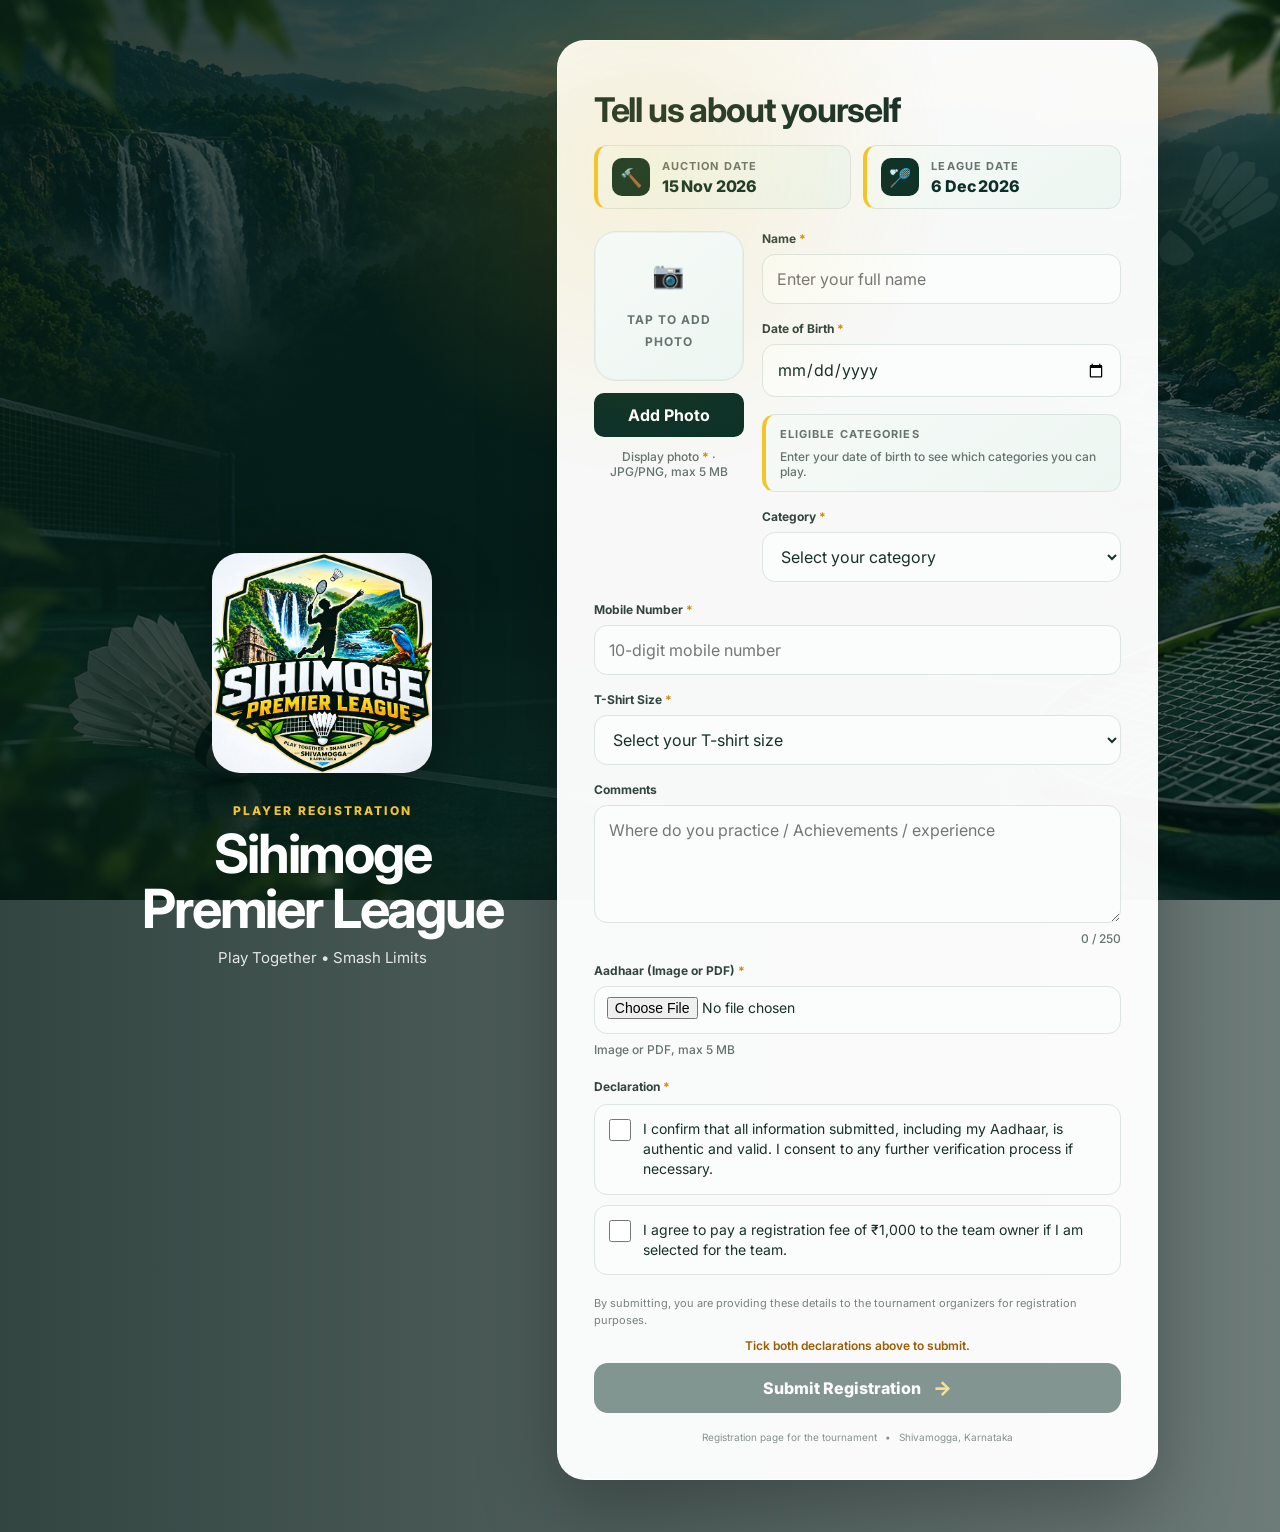
==== index.html @ e4aa54ed "Add tournament age and created date" ====
<!doctype html>
<html lang="en">
<head>
  <meta charset="utf-8">
  <meta name="viewport" content="width=device-width, initial-scale=1">
  <meta name="theme-color" content="#0b3028">
  <title>Player Registration | Sihimoge Premier League</title>
  <link rel="preconnect" href="https://fonts.googleapis.com">
  <link rel="preconnect" href="https://fonts.gstatic.com" crossorigin>
  <link href="https://fonts.googleapis.com/css2?family=Inter:wght@400;500;600;700;800&display=swap" rel="stylesheet">
  <link rel="stylesheet" href="styles.css">
</head>
<body>
  <main class="page">
    <section class="brand">
      <img src="assets/spl-logo.jpg" alt="Sihimoge Premier League logo" class="logo">
      <div>
        <p class="eyebrow">PLAYER REGISTRATION</p>
        <h1>Sihimoge Premier League</h1>
        <p class="sub">Play Together • Smash Limits</p>
      </div>
    </section> 

    <section class="card" aria-labelledby="form-title">
      <div class="card-head">
        <h2 id="form-title">Tell us about yourself</h2>
      </div>

      <dl class="event-dates" aria-label="Key tournament dates">
        <div class="event-date">
          <span class="event-date-icon" aria-hidden="true">🔨</span>
          <div>
            <dt>Auction Date</dt>
            <dd><time datetime="2026-11-15">15 Nov 2026</time></dd>
          </div>
        </div>
        <div class="event-date">
          <span class="event-date-icon" aria-hidden="true">🏸</span>
          <div>
            <dt>League Date</dt>
            <dd><time datetime="2026-12-06">6 Dec 2026</time></dd>
          </div>
        </div>
      </dl>

      <div id="status" class="status" role="status" aria-live="polite" hidden></div>

      <form id="registrationForm" method="POST"
            action="https://script.google.com/macros/s/AKfycby7W8j5VuFxJ-1S4814vBP9s65AyONODNRva1mzcVHi5dzfuBvVYABSt_8NNvi2Jbf_Sw/exec" novalidate>
        <div class="profile-row">
          <div class="photo-panel">
            <div class="photo-box" id="photoBox" role="button" tabindex="0" aria-label="Choose or adjust display photo">
              <img id="photoPreview" alt="Profile preview">
              <div class="photo-placeholder"><span class="photo-placeholder-icon" aria-hidden="true">📷</span>Tap to add photo</div>
              <div class="photo-toolbar" id="photoToolbar">
                <button type="button" class="photo-tool photo-tool-crop" id="cropPhotoBtn" aria-label="Adjust photo" title="Adjust photo" disabled>
                  ✏️
                </button>
                <button type="button" class="photo-tool photo-tool-remove" id="removePhotoBtn" aria-label="Remove photo" title="Remove photo">
                  🗑
                </button>
              </div>
            </div>
            <div class="photo-actions">
              <button type="button" class="upload-button" id="addPhotoBtn" aria-haspopup="dialog">
                <span id="photoButtonLabel">Add Photo</span>
              </button>
              <input id="photoInput" type="file" accept="image/*" hidden>
              <input id="cameraInput" type="file" accept="image/*" capture="user" hidden>
            </div>
            <p class="field-hint photo-hint">Display photo <b>*</b> · JPG/PNG, max 5 MB</p>
            <p class="field-error" id="photoError" role="alert" hidden></p>
          </div>

          <div class="grid" style="flex: 1; width: 100%;">
            <label class="field field-full">
              <span>Name <b>*</b></span>
              <input name="name" type="text" autocomplete="name" maxlength="50" placeholder="Enter your full name" required>
            </label>

            <label class="field field-full">
              <span>Date of Birth <b>*</b></span>
              <input name="dob" id="dobInput" type="date" required aria-describedby="dobError">
              <span class="field-error" id="dobError" role="alert" hidden></span>
            </label>

            <div class="eligibility field-full" id="eligibilityInfo" aria-live="polite">
              <p class="eligibility-title">Eligible categories</p>
              <ul class="eligibility-list" id="eligibilityList" hidden></ul>
              <p class="field-hint" id="eligibilityNote">Enter your date of birth to see which categories you can play.</p>
            </div>

            <label class="field field-full">
              <span>Category <b>*</b></span>
              <select name="category" required aria-describedby="eligibilityInfo">
                <option value="">Select your category</option>
                <option>G/N Doubles</option>
                <option>30+ Men's Doubles</option>
                <option>40+ Men's Doubles</option>
                <option>50+ &amp; 35+ Jumble Doubles</option>
              </select>
            </label>
          </div>
        </div>

        <div class="grid">
          <label class="field field-full">
            <span>Mobile Number <b>*</b></span>
            <input name="mobile" id="mobileInput" type="tel" inputmode="numeric"
                   pattern="[0-9]{10}" minlength="10" maxlength="10" autocomplete="tel-national"
                   placeholder="10-digit mobile number" required aria-describedby="mobileError">
            <span class="field-error" id="mobileError" role="alert" hidden></span>
          </label>

          <label class="field field-full">
            <span>T-Shirt Size <b>*</b></span>
            <select name="tshirtSize" required>
              <option value="">Select your T-shirt size</option>
              <option>S</option>
              <option>M</option>
              <option>L</option>
              <option>XL</option>
              <option>XXL</option>
            </select>
          </label>

          <label class="field field-full">
            <span>Comments </span>
            <textarea name="comment" id="commentInput" rows="4" maxlength="250" placeholder="Where do you practice / Achievements / experience" aria-describedby="commentCount"></textarea>
            <span class="field-hint char-count" id="commentCount">0 / 250</span>
          </label>

          <label class="field field-full">
            <span>Aadhaar (Image or PDF) <b>*</b></span>
            <input name="document" id="documentInput" type="file" accept="image/*,.pdf" required aria-describedby="documentHint documentError">
            <span class="field-hint" id="documentHint">Image or PDF, max 5 MB</span>
            <span class="field-error" id="documentError" role="alert" hidden></span>
          </label>
        </div>

        <fieldset class="consents">
          <legend>Declaration <b>*</b></legend>
          <label class="consent">
            <input type="checkbox" id="aadhaarConsent" aria-required="true">
            <span>I confirm that all information submitted, including my Aadhaar, is authentic and valid. I consent to any further verification process if necessary.</span>
          </label>
          <label class="consent">
            <input type="checkbox" id="feeConsent" aria-required="true">
            <span>I agree to pay a registration fee of ₹1,000 to the team owner if I am selected for the team.</span>
          </label>
        </fieldset>

        <p class="note">By submitting, you are providing these details to the tournament organizers for registration purposes.</p>
        <p class="submit-hint" id="submitHint">Tick both declarations above to submit.</p>
        <div id="submitProgress" class="submit-progress" role="status" aria-live="polite" hidden>
          <span class="spinner" aria-hidden="true"></span>
          <span id="submitProgressText"></span>
        </div>
        <button class="submit" type="submit" disabled aria-describedby="submitHint">
          <span>Submit Registration</span>
          <span class="arrow">→</span>
        </button>
      </form>

      <div class="crop-modal photo-source-modal hidden" id="photoSourceModal" aria-modal="true" role="dialog" aria-labelledby="photoSourceTitle">
        <div class="photo-source-dialog">
          <div class="crop-header">
            <h3 id="photoSourceTitle">Add display photo</h3>
            <button type="button" class="close-crop" id="closePhotoSourceBtn" aria-label="Close">×</button>
          </div>
          <div class="photo-source-options">
            <button type="button" class="photo-source-option" id="takePhotoBtn">
              <span class="photo-source-icon" aria-hidden="true">📸</span> Take Photo
            </button>
            <button type="button" class="photo-source-option" id="choosePhotoBtn">
              <span class="photo-source-icon" aria-hidden="true">🖼️</span> Choose from Gallery
            </button>
          </div>
        </div>
      </div>

      <div class="crop-modal hidden" id="cameraModal" aria-modal="true" role="dialog" aria-labelledby="cameraTitle">
        <div class="crop-dialog">
          <div class="crop-header">
            <h3 id="cameraTitle">Take photo</h3>
            <button type="button" class="close-crop" id="closeCameraBtn" aria-label="Close camera">×</button>
          </div>

          <div class="camera-stage">
            <video id="cameraVideo" autoplay playsinline muted></video>
            <div class="camera-guide" aria-hidden="true"></div>
            <p class="camera-status" id="cameraStatus" role="status" aria-live="polite"></p>
          </div>

          <p class="crop-hint">Centre your face in the frame and look at the camera</p>

          <div class="camera-controls">
            <button type="button" class="secondary-button" id="cancelCameraBtn">Cancel</button>
            <button type="button" class="shutter-button" id="captureBtn" aria-label="Capture photo" disabled></button>
            <button type="button" class="secondary-button" id="switchCameraBtn" aria-label="Switch camera">⟲ Flip</button>
          </div>
        </div>
      </div>

      <div class="crop-modal hidden" id="cropModal" aria-modal="true" role="dialog" aria-labelledby="cropTitle">
        <div class="crop-dialog">
          <div class="crop-header">
            <h3 id="cropTitle">Adjust photo</h3>
            <button type="button" class="close-crop" id="closeCropBtn" aria-label="Cancel and close">×</button>
          </div>

          <div class="crop-stage" id="cropStage" tabindex="0" aria-label="Photo position. Use arrow keys to move, plus and minus to zoom.">
            <img id="cropImage" alt="" draggable="false">
            <div class="crop-frame" id="cropFrame" aria-hidden="true"></div>
          </div>

          <p class="crop-hint">Drag to move · Pinch or use the slider to zoom</p>

          <div class="crop-controls">
            <div class="zoom-row">
              <button type="button" class="crop-icon-btn" id="zoomOutBtn" aria-label="Zoom out">−</button>
              <input id="zoomRange" type="range" min="1" max="5" step="0.01" value="1" aria-label="Zoom">
              <button type="button" class="crop-icon-btn" id="zoomInBtn" aria-label="Zoom in">+</button>
            </div>
            <div class="crop-tools">
              <button type="button" class="secondary-button" id="rotateBtn">⟳ Rotate</button>
              <button type="button" class="secondary-button" id="resetCropBtn">Reset</button>
            </div>
            <div class="crop-actions">
              <button type="button" class="secondary-button" id="cancelCropBtn">Cancel</button>
              <button type="button" class="primary-button" id="applyCropBtn">Use this photo</button>
            </div>
          </div>
        </div>
      </div>

      <div class="footer-note">
        <span>Registration page for the tournament</span>
        <span>•</span>
        <span>Shivamogga, Karnataka</span>
      </div>
    </section>
  </main>

  <script>
    const MAX_FILE_BYTES = 5 * 1024 * 1024;
    const MAX_FILE_MB = MAX_FILE_BYTES / (1024 * 1024);
    // Camera shots are only cropped locally (to at most CROP_OUTPUT_MAX px) before
    // upload, so full-resolution phone photos above 5 MB are accepted here.
    const MAX_CAMERA_BYTES = 25 * 1024 * 1024;
    const MIN_AGE_YEARS = 14;
    const MAX_AGE_YEARS = 70;
    const CROP_OUTPUT_MAX = 800;
    const MAX_ZOOM = 5;
    const DAY_MS = 24 * 60 * 60 * 1000;
    // The league is on 6 Dec 2026. Category eligibility uses the player's age on
    // 5 Jun 2027, which gives every age category a 6-month relaxation.
    // Keep in sync with TOURNAMENT_AGE_CUTOFF in apps-script/Code.gs.
    const TOURNAMENT_AGE_CUTOFF = new Date(2027, 5, 5);
    const TOURNAMENT_AGE_CUTOFF_LABEL = "5 Jun 2027";
    // Minimum tournament age per category; values must match the Category options.
    const CATEGORY_MIN_AGES = {
      "G/N Doubles": 0,
      "30+ Men's Doubles": 30,
      "40+ Men's Doubles": 40,
      "50+ & 35+ Jumble Doubles": 35
    };

    const form = document.getElementById("registrationForm");
    const statusBox = document.getElementById("status");
    const submitButton = form.querySelector(".submit");
    const submitProgress = document.getElementById("submitProgress");
    const submitProgressText = document.getElementById("submitProgressText");
    const photoInput = document.getElementById("photoInput");
    const cameraInput = document.getElementById("cameraInput");
    const takePhotoBtn = document.getElementById("takePhotoBtn");
    const addPhotoBtn = document.getElementById("addPhotoBtn");
    const choosePhotoBtn = document.getElementById("choosePhotoBtn");
    const photoSourceModal = document.getElementById("photoSourceModal");
    const closePhotoSourceBtn = document.getElementById("closePhotoSourceBtn");
    const cameraModal = document.getElementById("cameraModal");
    const cameraVideo = document.getElementById("cameraVideo");
    const cameraStatus = document.getElementById("cameraStatus");
    const captureBtn = document.getElementById("captureBtn");
    const cancelCameraBtn = document.getElementById("cancelCameraBtn");
    const closeCameraBtn = document.getElementById("closeCameraBtn");
    const switchCameraBtn = document.getElementById("switchCameraBtn");
    const photoBox = document.getElementById("photoBox");
    const photoPreview = document.getElementById("photoPreview");
    const photoButtonLabel = document.getElementById("photoButtonLabel");
    const photoError = document.getElementById("photoError");
    const cropPhotoBtn = document.getElementById("cropPhotoBtn");
    const removePhotoBtn = document.getElementById("removePhotoBtn");
    const dobInput = document.getElementById("dobInput");
    const dobError = document.getElementById("dobError");
    const eligibilityList = document.getElementById("eligibilityList");
    const eligibilityNote = document.getElementById("eligibilityNote");
    const mobileInput = document.getElementById("mobileInput");
    const mobileError = document.getElementById("mobileError");
    const documentInput = document.getElementById("documentInput");
    const documentError = document.getElementById("documentError");
    const cropModal = document.getElementById("cropModal");
    const cropStage = document.getElementById("cropStage");
    const cropImage = document.getElementById("cropImage");
    const cropFrame = document.getElementById("cropFrame");
    const zoomRange = document.getElementById("zoomRange");
    const zoomInBtn = document.getElementById("zoomInBtn");
    const zoomOutBtn = document.getElementById("zoomOutBtn");
    const rotateBtn = document.getElementById("rotateBtn");
    const resetCropBtn = document.getElementById("resetCropBtn");
    const applyCropBtn = document.getElementById("applyCropBtn");
    const cancelCropBtn = document.getElementById("cancelCropBtn");
    const closeCropBtn = document.getElementById("closeCropBtn");
    const consentInputs = [
      document.getElementById("aadhaarConsent"),
      document.getElementById("feeConsent")
    ];
    const submitHint = document.getElementById("submitHint");

    const params = new URLSearchParams(window.location.search);
    const result = params.get("status");
    let photoDataUrl = "";
    let isSubmitting = false;

    const SUPPORT_CONTACTS = ["9740603178", "9900550930"];

    function showStatus(type, message) {
      statusBox.hidden = false;
      statusBox.className = "status " + type;
      statusBox.textContent = message;
      window.scrollTo({ top: 0, behavior: "smooth" });
    }

    // Built with DOM nodes, not innerHTML, because detail may come from the server.
    function showRegistrationError(detail) {
      showStatus("error", "");

      const title = document.createElement("strong");
      title.className = "status-title";
      title.textContent = "Registration not completed";

      const body = document.createElement("p");
      body.textContent = "We were unable to complete your registration. " +
        (detail || "Please review your details and try again.");

      const support = document.createElement("p");
      support.className = "status-support";
      support.append("If the issue persists, please contact the organisers: ");
      SUPPORT_CONTACTS.forEach((number, index) => {
        if (index) support.append(" or ");
        const link = document.createElement("a");
        link.href = "tel:+91" + number;
        link.textContent = number.slice(0, 5) + " " + number.slice(5);
        link.setAttribute("aria-label", "Call " + number.split("").join(" "));
        support.append(link);
      });
      support.append(".");

      statusBox.append(title, body, support);
    }

    function setFieldError(element, message) {
      element.textContent = message || "";
      element.hidden = !message;
    }

    function validateMobile() {
      const message = /^[0-9]{10}$/.test(mobileInput.value)
        ? "" : "Please enter exactly 10 digits for your mobile number.";
      mobileInput.setCustomValidity(message);
      setFieldError(mobileError, message);
      return !message;
    }

    mobileInput.addEventListener("input", validateMobile);
    mobileInput.addEventListener("blur", validateMobile);

    const commentInput = document.getElementById("commentInput");
    const commentCount = document.getElementById("commentCount");

    function updateCommentCount() {
      commentCount.textContent = commentInput.value.length + " / " + commentInput.maxLength;
    }

    commentInput.addEventListener("input", updateCommentCount);

    function formatFileSize(bytes) {
      return (bytes / (1024 * 1024)).toFixed(1) + " MB";
    }

    function fileTooLargeMessage(label, file) {
      return label + " must be " + MAX_FILE_MB + " MB or smaller. The selected file is " + formatFileSize(file.size) + ".";
    }

    function readFileAsDataUrl(file) {
      return new Promise((resolve, reject) => {
        const reader = new FileReader();
        reader.onload = () => resolve(String(reader.result || ""));
        reader.onerror = () => reject(new Error("Failed to read file"));
        reader.readAsDataURL(file);
      });
    }

    // Phone photos of ID cards are often 2–3 MB; a 2000 px JPEG stays readable
    // at a fraction of the size, which makes the upload much faster on mobile
    // data. PDFs and images the browser cannot decode are sent unchanged.
    const DOCUMENT_MAX_SIDE = 2000;
    const DOCUMENT_JPEG_QUALITY = 0.85;
    const DOCUMENT_COMPRESS_MIN_BYTES = 400 * 1024;

    async function prepareDocumentDataUrl(file) {
      if (!/^image\//.test(file.type) || file.type === "image/gif" || file.size < DOCUMENT_COMPRESS_MIN_BYTES) {
        return readFileAsDataUrl(file);
      }
      let image;
      try {
        image = await loadImageFromFile(file);
        const scale = Math.min(1, DOCUMENT_MAX_SIDE / Math.max(image.naturalWidth, image.naturalHeight));
        const canvas = document.createElement("canvas");
        canvas.width = Math.max(1, Math.round(image.naturalWidth * scale));
        canvas.height = Math.max(1, Math.round(image.naturalHeight * scale));
        const ctx = canvas.getContext("2d");
        ctx.fillStyle = "#ffffff";
        ctx.fillRect(0, 0, canvas.width, canvas.height);
        ctx.imageSmoothingQuality = "high";
        ctx.drawImage(image, 0, 0, canvas.width, canvas.height);
        const blob = await new Promise((resolve) => canvas.toBlob(resolve, "image/jpeg", DOCUMENT_JPEG_QUALITY));
        return readFileAsDataUrl(blob && blob.size < file.size ? blob : file);
      } catch (error) {
        console.warn("Could not compress document image, sending original:", error);
        return readFileAsDataUrl(file);
      } finally {
        if (image) URL.revokeObjectURL(image.src);
      }
    }

    /* ---------- Date of birth & age ---------- */

    function startOfToday() {
      const now = new Date();
      return new Date(now.getFullYear(), now.getMonth(), now.getDate());
    }

    function toIsoDate(date) {
      const pad = (n) => String(n).padStart(2, "0");
      return date.getFullYear() + "-" + pad(date.getMonth() + 1) + "-" + pad(date.getDate());
    }

    function parseIsoDate(value) {
      const match = /^(\d{4})-(\d{2})-(\d{2})$/.exec(value || "");
      if (!match) return null;
      const y = Number(match[1]);
      const m = Number(match[2]) - 1;
      const d = Number(match[3]);
      const date = new Date(y, m, d);
      if (date.getFullYear() !== y || date.getMonth() !== m || date.getDate() !== d) return null;
      return date;
    }

    // Same month/day in another year; Feb 29 falls back to Feb 28 in non-leap years.
    function sameDayInYear(date, year) {
      const month = date.getMonth();
      const lastDay = new Date(year, month + 1, 0).getDate();
      return new Date(year, month, Math.min(date.getDate(), lastDay));
    }

    function getDobBounds() {
      const today = startOfToday();
      return {
        min: sameDayInYear(today, today.getFullYear() - MAX_AGE_YEARS),
        max: sameDayInYear(today, today.getFullYear() - MIN_AGE_YEARS),
        today
      };
    }

    function calculateAge(dob, today) {
      let years = today.getFullYear() - dob.getFullYear();
      let lastBirthday = sameDayInYear(dob, today.getFullYear());
      if (lastBirthday > today) {
        years -= 1;
        lastBirthday = sameDayInYear(dob, today.getFullYear() - 1);
      }
      // Rounding absorbs the 23/25-hour days around DST changes.
      const days = Math.round((today - lastBirthday) / DAY_MS);
      return { years, days };
    }

    function formatAge(age) {
      return age.years + (age.years === 1 ? " year, " : " years, ") +
             age.days + (age.days === 1 ? " day" : " days");
    }

    // Pass null to show the prompt shown before a valid DOB is entered.
    function renderEligibility(tournamentAge) {
      eligibilityList.replaceChildren();
      if (!tournamentAge) {
        eligibilityList.hidden = true;
        eligibilityNote.textContent = "Enter your date of birth to see which categories you can play.";
        return;
      }

      Array.from(form.elements.category.options).forEach((option) => {
        const minAge = CATEGORY_MIN_AGES[option.value];
        if (minAge === undefined || tournamentAge.years < minAge) return;
        const item = document.createElement("li");
        item.textContent = option.value;
        eligibilityList.append(item);
      });
      eligibilityList.hidden = false;
      eligibilityNote.textContent = "Based on your age on " + TOURNAMENT_AGE_CUTOFF_LABEL +
        " (includes a 6-month age relaxation for all categories).";
    }

    function applyDobBounds() {
      const bounds = getDobBounds();
      dobInput.min = toIsoDate(bounds.min);
      dobInput.max = toIsoDate(bounds.max);
    }

    // Returns the age string, or "" when the DOB is empty/invalid.
    function updateAgeFromDob(showErrors) {
      applyDobBounds();
      const value = dobInput.value;
      const dob = parseIsoDate(value);
      const bounds = getDobBounds();
      let message = "";

      if (!value) {
        message = "";
      } else if (!dob) {
        message = "Please enter a valid date of birth.";
      } else if (dob > bounds.today) {
        message = "Date of birth cannot be in the future.";
      } else if (dob > bounds.max) {
        message = "You must be at least " + MIN_AGE_YEARS + " years old to register.";
      } else if (dob < bounds.min) {
        message = "Date of birth cannot be more than " + MAX_AGE_YEARS + " years ago.";
      }

      dobInput.setCustomValidity(message);
      if (showErrors || !message) setFieldError(dobError, message);

      if (!dob || message) {
        renderEligibility(null);
        return "";
      }
      renderEligibility(calculateAge(dob, TOURNAMENT_AGE_CUTOFF));
      return formatAge(calculateAge(dob, bounds.today));
    }

    // Native pickers open on today (or the min date) when empty, which is
    // outside the allowed range; start on the youngest allowed DOB instead.
    function presetDobIfEmpty() {
      if (dobInput.value) return;
      applyDobBounds();
      dobInput.value = dobInput.max;
      updateAgeFromDob(false);
    }

    applyDobBounds();
    dobInput.addEventListener("focus", presetDobIfEmpty);
    dobInput.addEventListener("pointerdown", presetDobIfEmpty);
    dobInput.addEventListener("input", () => updateAgeFromDob(false));
    dobInput.addEventListener("change", () => updateAgeFromDob(true));
    dobInput.addEventListener("blur", () => updateAgeFromDob(true));
    // Browsers can restore the DOB on reload / back navigation without input events.
    window.addEventListener("pageshow", () => { if (dobInput.value) updateAgeFromDob(false); });

    /* ---------- Document ---------- */

    documentInput.addEventListener("change", () => {
      const file = documentInput.files && documentInput.files[0];
      if (file && file.size > MAX_FILE_BYTES) {
        setFieldError(documentError, fileTooLargeMessage("Document", file));
        documentInput.value = "";
        return;
      }
      setFieldError(documentError, "");
    });

    /* ---------- Display photo ---------- */

    function setCropSource(image) {
      if (cropper.source) URL.revokeObjectURL(cropper.source.src);
      cropper.source = image;
      cropper.saved = image ? defaultCropState() : null;
    }

    function setPhotoPreview(dataUrl) {
      photoDataUrl = dataUrl;
      photoPreview.src = dataUrl;
      photoBox.classList.add("has-preview");
      cropPhotoBtn.disabled = false;
      photoButtonLabel.textContent = "Change Photo";
      setFieldError(photoError, "");
    }

    function clearPhotoPreview() {
      photoDataUrl = "";
      setCropSource(null);
      photoPreview.removeAttribute("src");
      photoBox.classList.remove("has-preview");
      photoInput.value = "";
      cropPhotoBtn.disabled = true;
      photoButtonLabel.textContent = "Add Photo";
    }

    function loadImageFromFile(file) {
      return new Promise((resolve, reject) => {
        const url = URL.createObjectURL(file);
        const image = new Image();
        // The URL stays alive while the photo is in use; see setCropSource().
        image.onload = () => resolve(image);
        image.onerror = () => {
          URL.revokeObjectURL(url);
          reject(new Error("Unsupported image"));
        };
        image.src = url;
      });
    }

    async function handlePhotoFile(file, maxBytes) {
      if (file.size > maxBytes) {
        setFieldError(photoError, fileTooLargeMessage("Display photo", file));
        return;
      }

      let image;
      try {
        image = await loadImageFromFile(file);
      } catch (error) {
        setFieldError(photoError, "This photo format is not supported. Please choose a JPG or PNG photo.");
        return;
      }

      setCropSource(image);
      setPhotoPreview(renderCrop(cropper.saved));
      openCropDialog();
    }

    photoInput.addEventListener("change", () => {
      const file = photoInput.files && photoInput.files[0];
      // Clear the value so choosing the same file again still fires "change".
      photoInput.value = "";
      if (file) handlePhotoFile(file, MAX_FILE_BYTES);
    });

    cameraInput.addEventListener("change", () => {
      const file = cameraInput.files && cameraInput.files[0];
      cameraInput.value = "";
      if (file) handlePhotoFile(file, MAX_CAMERA_BYTES);
    });

    /* ---------- Camera ----------
       Phones open their native camera through a capture input, which gives
       the best quality and a familiar UI. Other devices get a live preview
       via getUserMedia, falling back to the capture input when unavailable. */

    const camera = { stream: null, facingMode: "user", token: 0, returnFocus: null };

    function canUseLiveCamera() {
      return window.isSecureContext && !!(navigator.mediaDevices && navigator.mediaDevices.getUserMedia);
    }

    function prefersNativeCamera() {
      return window.matchMedia("(pointer: coarse)").matches;
    }

    function setCameraStatus(message) {
      cameraStatus.textContent = message;
    }

    function stopCameraStream() {
      if (camera.stream) camera.stream.getTracks().forEach((track) => track.stop());
      camera.stream = null;
      cameraVideo.srcObject = null;
    }

    function cameraErrorMessage(error) {
      const name = error && error.name;
      if (name === "NotAllowedError" || name === "SecurityError") {
        return "Camera access was blocked. Allow camera permission in your browser, or choose a photo from your gallery instead.";
      }
      if (name === "NotFoundError" || name === "OverconstrainedError" || name === "DevicesNotFoundError") {
        return "No camera was found on this device. Please choose a photo from your gallery instead.";
      }
      if (name === "NotReadableError") {
        return "The camera is being used by another app. Close it and try again.";
      }
      return "Could not start the camera. Please choose a photo from your gallery instead.";
    }

    async function startCamera() {
      const token = ++camera.token;
      stopCameraStream();
      captureBtn.disabled = true;
      setCameraStatus("Starting camera…");
      try {
        const stream = await navigator.mediaDevices.getUserMedia({
          video: { facingMode: camera.facingMode, width: { ideal: 1280 }, height: { ideal: 1280 } },
          audio: false
        });
        // The dialog was closed or the camera switched while waiting for permission.
        if (token !== camera.token) {
          stream.getTracks().forEach((track) => track.stop());
          return;
        }
        camera.stream = stream;
        cameraVideo.srcObject = stream;
        cameraVideo.classList.toggle("is-mirrored", camera.facingMode === "user");
        await cameraVideo.play().catch(() => {});
        setCameraStatus("");
        captureBtn.disabled = false;
        captureBtn.focus({ preventScroll: true });

        const devices = await navigator.mediaDevices.enumerateDevices().catch(() => []);
        const hasMultiple = devices.filter((device) => device.kind === "videoinput").length > 1;
        switchCameraBtn.style.visibility = hasMultiple ? "visible" : "hidden";
      } catch (error) {
        if (token !== camera.token) return;
        console.warn("Camera unavailable:", error);
        setCameraStatus(cameraErrorMessage(error));
      }
    }

    function openCameraDialog() {
      camera.returnFocus = document.activeElement;
      switchCameraBtn.style.visibility = "hidden";
      cameraModal.classList.remove("hidden");
      document.body.classList.add("modal-open");
      closeCameraBtn.focus({ preventScroll: true });
      startCamera();
    }

    function closeCameraDialog() {
      if (cameraModal.classList.contains("hidden")) return;
      camera.token++;
      stopCameraStream();
      cameraModal.classList.add("hidden");
      document.body.classList.remove("modal-open");
      if (camera.returnFocus && document.contains(camera.returnFocus)) {
        camera.returnFocus.focus({ preventScroll: true });
      }
    }

    function capturePhoto() {
      const width = cameraVideo.videoWidth;
      const height = cameraVideo.videoHeight;
      if (!camera.stream || !width || !height) return;

      const canvas = document.createElement("canvas");
      canvas.width = width;
      canvas.height = height;
      const ctx = canvas.getContext("2d");
      // Keep the photo matching the mirrored selfie preview the user saw.
      if (cameraVideo.classList.contains("is-mirrored")) {
        ctx.translate(width, 0);
        ctx.scale(-1, 1);
      }
      ctx.drawImage(cameraVideo, 0, 0, width, height);
      captureBtn.disabled = true;
      canvas.toBlob((blob) => {
        closeCameraDialog();
        if (blob) handlePhotoFile(blob, MAX_CAMERA_BYTES);
        else setFieldError(photoError, "Could not capture the photo. Please try again.");
      }, "image/jpeg", 0.92);
    }

    /* ---------- Photo source sheet ---------- */

    const photoSource = { returnFocus: null };

    function openPhotoSourceDialog() {
      setFieldError(photoError, "");
      photoSource.returnFocus = document.activeElement;
      photoSourceModal.classList.remove("hidden");
      document.body.classList.add("modal-open");
      takePhotoBtn.focus({ preventScroll: true });
    }

    function closePhotoSourceDialog() {
      if (photoSourceModal.classList.contains("hidden")) return;
      photoSourceModal.classList.add("hidden");
      document.body.classList.remove("modal-open");
      if (photoSource.returnFocus && document.contains(photoSource.returnFocus)) {
        photoSource.returnFocus.focus({ preventScroll: true });
      }
    }

    addPhotoBtn.addEventListener("click", openPhotoSourceDialog);
    closePhotoSourceBtn.addEventListener("click", closePhotoSourceDialog);

    // File pickers must be opened within the same click (user gesture).
    takePhotoBtn.addEventListener("click", () => {
      closePhotoSourceDialog();
      if (prefersNativeCamera() || !canUseLiveCamera()) cameraInput.click();
      else openCameraDialog();
    });

    choosePhotoBtn.addEventListener("click", () => {
      closePhotoSourceDialog();
      photoInput.click();
    });

    photoSourceModal.addEventListener("click", (event) => {
      if (event.target === photoSourceModal) closePhotoSourceDialog();
    });

    photoSourceModal.addEventListener("keydown", (event) => {
      if (event.key === "Escape") {
        event.preventDefault();
        closePhotoSourceDialog();
      }
    });

    captureBtn.addEventListener("click", capturePhoto);
    cancelCameraBtn.addEventListener("click", closeCameraDialog);
    closeCameraBtn.addEventListener("click", closeCameraDialog);

    switchCameraBtn.addEventListener("click", () => {
      camera.facingMode = camera.facingMode === "user" ? "environment" : "user";
      startCamera();
    });

    cameraModal.addEventListener("keydown", (event) => {
      if (event.key === "Escape") {
        event.preventDefault();
        closeCameraDialog();
      }
    });

    // Release the camera if the user leaves the page with the dialog open.
    window.addEventListener("pagehide", closeCameraDialog);

    photoBox.addEventListener("click", (event) => {
      if (event.target.closest(".photo-toolbar")) return;
      if (cropper.source) openCropDialog();
      else openPhotoSourceDialog();
    });

    photoBox.addEventListener("keydown", (event) => {
      if (event.target !== photoBox) return;
      if (event.key === "Enter" || event.key === " ") {
        event.preventDefault();
        photoBox.click();
      }
    });

    cropPhotoBtn.addEventListener("click", openCropDialog);

    removePhotoBtn.addEventListener("click", () => {
      clearPhotoPreview();
      closeCropDialog();
    });

    /* ---------- Cropper ----------
       The square frame stays fixed in the middle of the stage; the user pans,
       zooms and rotates the photo underneath it. State is stored in
       frame-relative units so it survives resizes and renders at any size:
         zoom     1 = photo just covers the frame
         x, y     offset of the photo centre from the frame centre, in frame widths
         rotation quarter turns clockwise (0-3)                                   */

    const cropper = {
      source: null,
      saved: null,
      state: null,
      frameSize: 0,
      pointers: new Map(),
      returnFocus: null
    };

    function defaultCropState() {
      return { zoom: 1, x: 0, y: 0, rotation: 0 };
    }

    function rotatedSize(state) {
      const w = cropper.source.naturalWidth;
      const h = cropper.source.naturalHeight;
      return state.rotation % 2 ? { w: h, h: w } : { w, h };
    }

    function clampCropState(state) {
      const size = rotatedSize(state);
      const minSide = Math.min(size.w, size.h);
      state.zoom = Math.min(Math.max(state.zoom, 1), MAX_ZOOM);
      const maxX = Math.max(0, (size.w / minSide * state.zoom - 1) / 2);
      const maxY = Math.max(0, (size.h / minSide * state.zoom - 1) / 2);
      state.x = Math.min(Math.max(state.x, -maxX), maxX);
      state.y = Math.min(Math.max(state.y, -maxY), maxY);
      return state;
    }

    function renderCrop(state) {
      const image = cropper.source;
      const size = rotatedSize(state);
      const minSide = Math.min(size.w, size.h);
      // Never upscale beyond the source resolution.
      const out = Math.max(1, Math.min(CROP_OUTPUT_MAX, Math.round(minSide / state.zoom)));
      const scale = (out / minSide) * state.zoom;

      const canvas = document.createElement("canvas");
      canvas.width = out;
      canvas.height = out;
      const ctx = canvas.getContext("2d");
      ctx.fillStyle = "#ffffff";
      ctx.fillRect(0, 0, out, out);
      ctx.imageSmoothingEnabled = true;
      ctx.imageSmoothingQuality = "high";
      ctx.translate(out / 2 + state.x * out, out / 2 + state.y * out);
      ctx.rotate(state.rotation * Math.PI / 2);
      ctx.scale(scale, scale);
      ctx.drawImage(image, -image.naturalWidth / 2, -image.naturalHeight / 2);
      return canvas.toDataURL("image/jpeg", 0.9);
    }

    function layoutCropStage() {
      const rect = cropStage.getBoundingClientRect();
      const gutter = rect.width < 480 ? 24 : 48;
      cropper.frameSize = Math.max(1, Math.min(rect.width, rect.height) - gutter);
      cropFrame.style.width = cropper.frameSize + "px";
      cropFrame.style.height = cropper.frameSize + "px";
      drawCropPreview();
    }

    function drawCropPreview() {
      const state = cropper.state;
      if (!state || !cropper.source) return;
      const size = rotatedSize(state);
      const scale = (cropper.frameSize / Math.min(size.w, size.h)) * state.zoom;
      cropImage.style.transform =
        "translate(-50%, -50%) translate(" + (state.x * cropper.frameSize) + "px, " + (state.y * cropper.frameSize) + "px)" +
        " rotate(" + (state.rotation * 90) + "deg) scale(" + scale + ")";
      zoomRange.value = state.zoom;
      zoomOutBtn.disabled = state.zoom <= 1;
      zoomInBtn.disabled = state.zoom >= MAX_ZOOM;
    }

    // Zoom keeping the given point (frame units from the frame centre) still.
    function zoomCropAt(targetZoom, focusX, focusY) {
      const state = cropper.state;
      const nextZoom = Math.min(Math.max(targetZoom, 1), MAX_ZOOM);
      const ratio = nextZoom / state.zoom;
      state.x = focusX - (focusX - state.x) * ratio;
      state.y = focusY - (focusY - state.y) * ratio;
      state.zoom = nextZoom;
      clampCropState(state);
      drawCropPreview();
    }

    function panCrop(dxPixels, dyPixels) {
      const state = cropper.state;
      state.x += dxPixels / cropper.frameSize;
      state.y += dyPixels / cropper.frameSize;
      clampCropState(state);
      drawCropPreview();
    }

    function toFrameUnits(clientX, clientY) {
      const rect = cropStage.getBoundingClientRect();
      return {
        x: (clientX - (rect.left + rect.width / 2)) / cropper.frameSize,
        y: (clientY - (rect.top + rect.height / 2)) / cropper.frameSize
      };
    }

    function pointerGesture() {
      const points = Array.from(cropper.pointers.values()).slice(0, 2);
      if (!points.length) return null;
      const midX = points.reduce((sum, p) => sum + p.x, 0) / points.length;
      const midY = points.reduce((sum, p) => sum + p.y, 0) / points.length;
      const distance = points.length > 1
        ? Math.hypot(points[0].x - points[1].x, points[0].y - points[1].y)
        : 0;
      return { midX, midY, distance, count: points.length };
    }

    function openCropDialog() {
      if (!cropper.source) return;
      cropper.returnFocus = document.activeElement;
      cropper.state = Object.assign({}, cropper.saved || defaultCropState());
      cropper.pointers.clear();
      cropImage.src = cropper.source.src;
      cropImage.style.width = cropper.source.naturalWidth + "px";
      cropImage.style.height = cropper.source.naturalHeight + "px";
      cropModal.classList.remove("hidden");
      document.body.classList.add("modal-open");
      layoutCropStage();
      applyCropBtn.focus({ preventScroll: true });
    }

    function closeCropDialog() {
      if (cropModal.classList.contains("hidden")) return;
      cropModal.classList.add("hidden");
      document.body.classList.remove("modal-open");
      cropper.pointers.clear();
      cropper.state = null;
      if (cropper.returnFocus && document.contains(cropper.returnFocus)) {
        cropper.returnFocus.focus({ preventScroll: true });
      }
    }

    cropStage.addEventListener("pointerdown", (event) => {
      if (!cropper.state) return;
      event.preventDefault();
      try {
        cropStage.setPointerCapture(event.pointerId);
      } catch (error) {
        // Capture is only a nicety for drags that leave the stage.
      }
      cropper.pointers.set(event.pointerId, { x: event.clientX, y: event.clientY });
      cropStage.classList.add("is-dragging");
    });

    cropStage.addEventListener("pointermove", (event) => {
      if (!cropper.state || !cropper.pointers.has(event.pointerId)) return;
      const before = pointerGesture();
      cropper.pointers.set(event.pointerId, { x: event.clientX, y: event.clientY });
      const after = pointerGesture();

      if (before.count === 2 && after.count === 2 && before.distance > 0) {
        const focus = toFrameUnits(before.midX, before.midY);
        zoomCropAt(cropper.state.zoom * (after.distance / before.distance), focus.x, focus.y);
      }
      panCrop(after.midX - before.midX, after.midY - before.midY);
    });

    function endPointer(event) {
      cropper.pointers.delete(event.pointerId);
      if (!cropper.pointers.size) cropStage.classList.remove("is-dragging");
    }
    cropStage.addEventListener("pointerup", endPointer);
    cropStage.addEventListener("pointercancel", endPointer);

    cropStage.addEventListener("wheel", (event) => {
      if (!cropper.state) return;
      event.preventDefault();
      const focus = toFrameUnits(event.clientX, event.clientY);
      zoomCropAt(cropper.state.zoom * Math.exp(-event.deltaY * 0.0015), focus.x, focus.y);
    }, { passive: false });

    cropStage.addEventListener("dblclick", (event) => {
      if (!cropper.state) return;
      const focus = toFrameUnits(event.clientX, event.clientY);
      zoomCropAt(cropper.state.zoom < 2 ? 2 : 1, focus.x, focus.y);
    });

    cropStage.addEventListener("keydown", (event) => {
      if (!cropper.state) return;
      const step = 10;
      const moves = { ArrowLeft: [step, 0], ArrowRight: [-step, 0], ArrowUp: [0, step], ArrowDown: [0, -step] };
      if (moves[event.key]) {
        event.preventDefault();
        panCrop(moves[event.key][0], moves[event.key][1]);
      } else if (event.key === "+" || event.key === "=") {
        event.preventDefault();
        zoomCropAt(cropper.state.zoom * 1.2, 0, 0);
      } else if (event.key === "-") {
        event.preventDefault();
        zoomCropAt(cropper.state.zoom / 1.2, 0, 0);
      }
    });

    zoomRange.addEventListener("input", () => {
      if (cropper.state) zoomCropAt(Number(zoomRange.value), 0, 0);
    });
    zoomInBtn.addEventListener("click", () => zoomCropAt(cropper.state.zoom * 1.25, 0, 0));
    zoomOutBtn.addEventListener("click", () => zoomCropAt(cropper.state.zoom / 1.25, 0, 0));

    rotateBtn.addEventListener("click", () => {
      const state = cropper.state;
      const x = state.x;
      state.x = -state.y;
      state.y = x;
      state.rotation = (state.rotation + 1) % 4;
      clampCropState(state);
      drawCropPreview();
    });

    resetCropBtn.addEventListener("click", () => {
      cropper.state = defaultCropState();
      drawCropPreview();
    });

    applyCropBtn.addEventListener("click", () => {
      cropper.saved = Object.assign({}, cropper.state);
      setPhotoPreview(renderCrop(cropper.saved));
      closeCropDialog();
    });

    cancelCropBtn.addEventListener("click", closeCropDialog);
    closeCropBtn.addEventListener("click", closeCropDialog);

    cropModal.addEventListener("keydown", (event) => {
      if (event.key === "Escape") {
        event.preventDefault();
        closeCropDialog();
      }
    });

    window.addEventListener("resize", () => {
      if (cropper.state) layoutCropStage();
    });

    /* ---------- Declarations ---------- */

    function consentsAccepted() {
      return consentInputs.every((input) => input.checked);
    }

    function updateSubmitState() {
      const accepted = consentsAccepted();
      submitButton.disabled = isSubmitting || !accepted;
      submitHint.hidden = accepted;
    }

    consentInputs.forEach((input) => input.addEventListener("change", updateSubmitState));
    // Browsers can restore checkbox state on reload / back navigation.
    window.addEventListener("pageshow", updateSubmitState);
    updateSubmitState();

    /* ---------- Success page ---------- */

    const SUCCESS_PAGE = "success.html";
    const SUCCESS_STORAGE_KEY = "splRegistration";

    function saveConfirmation(details) {
      try {
        sessionStorage.setItem(SUCCESS_STORAGE_KEY, JSON.stringify(details));
      } catch (error) {
        // Storage can be full or blocked; the photo is the only large item, so retry without it.
        try {
          sessionStorage.setItem(SUCCESS_STORAGE_KEY, JSON.stringify(Object.assign({}, details, { photo: "" })));
        } catch (ignored) { /* success page falls back to a generic message */ }
      }
    }

    // replace() keeps the submitted form out of history so Back cannot resubmit it.
    function goToSuccessPage() {
      window.location.replace(SUCCESS_PAGE);
    }

    /* ---------- Status from redirect ---------- */

    if (result === "success") {
      goToSuccessPage();
    } else if (result === "error") {
      showRegistrationError();
      history.replaceState({}, document.title, window.location.pathname);
    }

    /* ---------- Submit ---------- */

    const MAX_SUBMIT_ATTEMPTS = 3;
    const STATUS_CHECK_ATTEMPTS = 3;
    const RETRY_DELAY_MS = 3000;

    const delay = (ms) => new Promise((resolve) => setTimeout(resolve, ms));

    // Apps Script has a cold start of a few seconds after it has been idle.
    // A cheap liveness GET while the user fills in the form means the real
    // submission usually lands on a warm instance.
    const WARM_UP_INTERVAL_MS = 60 * 1000;
    let lastWarmUp = 0;

    function warmUpService() {
      if (isSubmitting || Date.now() - lastWarmUp < WARM_UP_INTERVAL_MS) return;
      lastWarmUp = Date.now();
      fetch(form.action, { method: "GET", cache: "no-store" }).catch(() => {});
    }

    warmUpService();
    documentInput.addEventListener("change", warmUpService);
    consentInputs.forEach((input) => input.addEventListener("change", warmUpService));

    function createSubmissionId() {
      if (window.crypto && crypto.randomUUID) return crypto.randomUUID();
      const bytes = crypto.getRandomValues(new Uint8Array(16));
      return Array.from(bytes, (b) => b.toString(16).padStart(2, "0")).join("");
    }

    // Returns the parsed JSON body, or null when the outcome is unknown.
    // Apps Script serves results through a second redirect URL that Google
    // sometimes answers with a 404 page or a redirect back to doGet, even
    // after the script has finished; callers must confirm before retrying.
    async function callService(url, options) {
      let response;
      try {
        response = await fetch(url, options);
      } catch (error) {
        console.warn("Registration service request failed:", error);
        return null;
      }
      const rawBody = await response.text().catch(() => "");
      try {
        const body = JSON.parse(rawBody);
        return response.ok && body && typeof body === "object" ? body : null;
      } catch (parseError) {
        console.warn("Unexpected response from registration service (HTTP " + response.status + "):", rawBody.slice(0, 200));
        return null;
      }
    }

    async function checkSubmission(submissionId) {
      const url = form.action + "?submissionId=" + encodeURIComponent(submissionId);
      for (let attempt = 0; attempt < STATUS_CHECK_ATTEMPTS; attempt++) {
        if (attempt) await delay(RETRY_DELAY_MS);
        const body = await callService(url, { method: "GET", cache: "no-store" });
        if (body && (body.status === "success" || body.status === "not_found")) return body.status;
      }
      return null;
    }

    // Resubmitting is safe: the backend ignores a submissionId it already saved.
    async function submitRegistration(payload) {
      const body = JSON.stringify(payload);
      for (let attempt = 1; attempt <= MAX_SUBMIT_ATTEMPTS; attempt++) {
        if (attempt > 1) {
          submitProgressText.textContent = "Still working on it. Retrying your registration, please keep this page open…";
          await delay(RETRY_DELAY_MS);
        }
        // text/plain keeps this a CORS "simple request" so the browser does not
        // send a preflight OPTIONS, which Apps Script web apps cannot answer.
        const result = await callService(form.action, {
          method: "POST",
          headers: { "Content-Type": "text/plain;charset=utf-8" },
          body: body
        });
        if (result && result.status === "success") return result;
        if (result && result.status === "error" && !result.retryable) return result;
        // "Busy" means nothing was saved, so retry without a status check.
        if (result && result.retryable) {
          if (attempt === MAX_SUBMIT_ATTEMPTS) return result;
          continue;
        }

        submitProgressText.textContent = "Confirming your registration, please keep this page open…";
        if (await checkSubmission(payload.submissionId) === "success") return { status: "success" };
      }
      return null;
    }

    function focusProblem(element) {
      element.scrollIntoView({ behavior: "smooth", block: "center" });
      element.focus({ preventScroll: true });
    }

    form.addEventListener("submit", async (event) => {
      event.preventDefault();
      if (isSubmitting) return;
      let redirecting = false;

      if (!consentsAccepted()) {
        updateSubmitState();
        return;
      }

      if (!photoDataUrl) {
        setFieldError(photoError, "Please add your display photo.");
        focusProblem(photoBox);
        return;
      }

      const age = updateAgeFromDob(true);
      validateMobile();

      if (!form.checkValidity()) {
        form.reportValidity();
        return;
      }

      const documentFile = documentInput.files[0];
      if (!documentFile) {
        setFieldError(documentError, "Please upload your ID document.");
        focusProblem(documentInput);
        return;
      }
      if (documentFile.size > MAX_FILE_BYTES) {
        setFieldError(documentError, fileTooLargeMessage("Document", documentFile));
        documentInput.value = "";
        focusProblem(documentInput);
        return;
      }

      isSubmitting = true;
      updateSubmitState();
      form.setAttribute("aria-busy", "true");
      statusBox.hidden = true;
      submitProgress.hidden = false;
      submitProgressText.textContent = "Preparing your registration and document...";
      submitButton.querySelector("span:first-child").textContent = "Submitting…";

      try {
        const payload = {
          submissionId: createSubmissionId(),
          name: form.elements.name.value.trim(),
          age: age,
          dob: dobInput.value,
          category: form.elements.category.value,
          mobile: form.elements.mobile.value.trim(),
          tshirtSize: form.elements.tshirtSize.value,
          comment: form.elements.comment.value.trim(),
          photo: photoDataUrl,
          document: await prepareDocumentDataUrl(documentFile)
        };

        submitProgressText.textContent = "Sending your registration. Please wait while your files are saved and registration completes.";
        const resultBody = await submitRegistration(payload);

        if (resultBody && resultBody.status === "success") {
          saveConfirmation({
            name: payload.name,
            category: payload.category,
            mobileLast4: payload.mobile.slice(-4),
            tshirtSize: payload.tshirtSize,
            photo: payload.photo,
            submittedAt: new Date().toISOString()
          });
          redirecting = true;
          submitProgressText.textContent = "Registration complete! Taking you to your confirmation…";
          goToSuccessPage();
        } else if (resultBody) {
          throw new Error(resultBody.message || "Submission failed.");
        } else {
          throw new Error("We could not confirm whether your registration was saved. Please wait a few minutes before trying again.");
        }
      } catch (error) {
        console.error(error);
        showRegistrationError(error.message);
      } finally {
        // Keep the busy state while the success page loads to avoid a flash of the enabled form.
        if (!redirecting) {
          isSubmitting = false;
          form.removeAttribute("aria-busy");
          submitProgress.hidden = true;
          submitButton.querySelector("span:first-child").textContent = "Submit Registration";
          updateSubmitState();
        }
      }
    });
  </script>
</body>
</html>
---- styles.css ----
:root {
  --green: #0b3028;
  --green-2: #123f34;
  --gold: #f4c52b;
  --cream: #fffaf0;
  --ink: #173029;
  --muted: #66736e;
  --line: #dce5df;
}

* { box-sizing: border-box; }

html {
  -webkit-text-size-adjust: 100%;
  text-size-adjust: 100%;
}

body {
  margin: 0;
  min-height: 100vh;
  font-family: "Inter", system-ui, -apple-system, BlinkMacSystemFont, "Segoe UI", sans-serif;
  color: var(--ink);
  background:
    linear-gradient(90deg, rgba(5,28,23,.82), rgba(5,28,23,.58)),
    url("assets/badminton-background.jpg") center/cover fixed no-repeat;
  -webkit-tap-highlight-color: transparent;
}

body::before {
  content: "";
  position: fixed;
  inset: 0;
  pointer-events: none;
  background: radial-gradient(circle at 50% 18%, rgba(244,197,43,.14), transparent 32%);
}

.page {
  min-height: 100vh;
  width: min(100%, 1080px);
  margin: 0 auto;
  padding: 40px 22px 52px;
  display: grid;
  grid-template-columns: minmax(260px, .8fr) minmax(320px, 1.2fr);
  gap: 34px;
  align-items: center;
}

.brand {
  color: white;
  text-align: center;
  padding: 20px;
}

.logo {
  width: min(220px, 62vw);
  aspect-ratio: 1 / 1;
  object-fit: cover;
  border-radius: 28px;
  box-shadow: 0 24px 70px rgba(0,0,0,.32);
  background: white;
}

.eyebrow {
  margin: 26px 0 8px;
  color: var(--gold);
  font-size: 12px;
  font-weight: 800;
  letter-spacing: .18em;
}

h1,
.brand-title {
  margin: 0;
  font-size: clamp(30px, 5vw, 54px);
  line-height: 1.02;
  letter-spacing: -.04em;
}

.brand-title { font-weight: 700; }

.sub {
  margin: 12px 0 0;
  opacity: .86;
  font-size: 15px;
}

.card {
  background: rgba(255,255,255,.97);
  border: 1px solid rgba(255,255,255,.7);
  border-radius: 28px;
  padding: clamp(22px, 4vw, 36px);
  box-shadow: 0 30px 80px rgba(0,0,0,.28);
}

.card-head h2 {
  margin: 12px 0 7px;
  padding-bottom: 8px;
  font-size: clamp(25px, 4vw, 34px);
  letter-spacing: -.035em;
}

.event-dates {
  display: grid;
  grid-template-columns: 1fr 1fr;
  gap: 12px;
  margin: 0 0 22px;
}

.event-date {
  display: flex;
  align-items: center;
  gap: 12px;
  padding: 12px 14px;
  border: 1px solid var(--line);
  border-left: 4px solid var(--gold);
  border-radius: 13px;
  background: linear-gradient(145deg, #f6faf7, #edf6f2);
}

.event-date-icon {
  flex: none;
  width: 38px;
  height: 38px;
  display: grid;
  place-items: center;
  border-radius: 10px;
  background: var(--green);
  font-size: 18px;
}

.event-date dt {
  color: var(--muted);
  font-size: 11px;
  font-weight: 700;
  letter-spacing: .1em;
  text-transform: uppercase;
}

.event-date dd {
  margin: 3px 0 0;
  color: var(--green);
  font-size: 16px;
  font-weight: 800;
  letter-spacing: -.01em;
}

.char-count {
  text-align: right;
}

.card-head p {
  margin: 0 0 22px;
  color: var(--muted);
  line-height: 1.55;
  font-size: 14px;
}

.pill {
  display: inline-block;
  padding: 7px 11px;
  border-radius: 999px;
  background: #edf7f2;
  color: var(--green);
  font-size: 11px;
  font-weight: 800;
  letter-spacing: .1em;
  text-transform: uppercase;
}

.grid {
  display: grid;
  grid-template-columns: 1fr 1fr;
  gap: 17px;
}

.profile-row {
  display: grid;
  grid-template-columns: 150px 1fr;
  gap: 18px;
  margin-bottom: 20px;
  align-items: start;
}

.photo-panel {
  display: flex;
  flex-direction: column;
  gap: 12px;
}

.photo-box {
  position: relative;
  width: 100%;
  max-width: 150px;
  aspect-ratio: 1;
  border-radius: 22px;
  border: 1px solid var(--line);
  background: linear-gradient(145deg, #f6faf7, #edf6f2);
  overflow: hidden;
  box-shadow: inset 0 0 0 1px rgba(11,48,40,.04);
  cursor: pointer;
}

.photo-box:focus-visible {
  outline: 3px solid var(--gold);
  outline-offset: 2px;
}

.photo-box img {
  width: 100%;
  height: 100%;
  object-fit: cover;
  display: none;
}

.photo-box.has-preview img {
  display: block;
}

.photo-placeholder {
  position: absolute;
  inset: 0;
  display: grid;
  place-items: center;
  text-align: center;
  padding: 18px;
  color: var(--muted);
  font-size: 12px;
  font-weight: 700;
  letter-spacing: .08em;
  text-transform: uppercase;
  line-height: 1.8;
}

.photo-placeholder-icon {
  display: block;
  font-size: 26px;
  line-height: 1.2;
}

.photo-box.has-preview .photo-placeholder {
  display: none;
}

.photo-box:not(.has-preview) .photo-toolbar {
  display: none;
}

.photo-hint {
  text-align: center;
}

.photo-hint b { color: #d28a00; }

.photo-toolbar {
  position: absolute;
  right: 10px;
  bottom: 10px;
  display: flex;
  gap: 8px;
  z-index: 2;
}

.photo-tool {
  width: 38px;
  height: 38px;
  border: 0;
  border-radius: 12px;
  display: grid;
  place-items: center;
  font-size: 17px;
  cursor: pointer;
  box-shadow: 0 8px 20px rgba(11, 48, 40, 0.18);
  transition: transform .15s, opacity .15s;
}

.photo-tool:disabled {
  opacity: .45;
  cursor: not-allowed;
}

.photo-tool:hover:not(:disabled) {
  transform: translateY(-1px);
}

.photo-tool-crop {
  background: rgba(11, 48, 40, 0.92);
  color: white;
}

.photo-tool-remove {
  background: rgba(255, 255, 255, 0.96);
  color: #7d2b2b;
}

.photo-actions {
  display: grid;
  grid-template-columns: 1fr;
  gap: 8px;
}

.photo-actions .upload-button {
  white-space: nowrap;
}

.upload-button,
.link-button,
.primary-button,
.secondary-button {
  border: 0;
  border-radius: 10px;
  font: inherit;
  font-weight: 700;
  cursor: pointer;
  transition: transform .15s, opacity .15s, background .15s;
  min-height: 44px;
  padding: 10px 14px;
}

.upload-button,
.primary-button {
  background: var(--green);
  color: white;
}

.link-button,
.secondary-button {
  background: #edf6f2;
  color: var(--green);
}

.upload-button:hover,
.link-button:hover,
.primary-button:hover,
.secondary-button:hover {
  transform: translateY(-1px);
}

.upload-button {
  display: inline-flex;
  align-items: center;
  justify-content: center;
}

.upload-button input {
  display: none;
}

.field {
  display: flex;
  flex-direction: column;
  gap: 8px;
}

.field-full { grid-column: 1 / -1; }

.field span {
  font-size: 12px;
  font-weight: 700;
  color: #32443e;
}

.field b { color: #d28a00; }

input, select, textarea {
  width: 100%;
  border: 1px solid var(--line);
  background: #fbfdfc;
  color: var(--ink);
  border-radius: 13px;
  padding: 13px 14px;
  font: inherit;
  font-size: 16px;
  line-height: 1.4;
  outline: none;
  transition: border-color .15s, box-shadow .15s, background .15s;
  min-height: 48px;
}

textarea {
  resize: vertical;
  min-height: 110px;
}

input:focus, select:focus, textarea:focus {
  border-color: #6d9f8e;
  background: white;
  box-shadow: 0 0 0 4px rgba(45,112,87,.10);
}

.eligibility {
  padding: 12px 14px;
  border: 1px solid var(--line);
  border-left: 4px solid var(--gold);
  border-radius: 13px;
  background: linear-gradient(145deg, #f6faf7, #edf6f2);
}

.eligibility-title {
  margin: 0 0 8px;
  color: var(--muted);
  font-size: 11px;
  font-weight: 700;
  letter-spacing: .1em;
  text-transform: uppercase;
}

.eligibility-list {
  display: flex;
  flex-wrap: wrap;
  gap: 6px;
  margin: 0 0 8px;
  padding: 0;
  list-style: none;
}

.eligibility-list[hidden] {
  display: none;
}

.eligibility-list li {
  padding: 5px 10px;
  border-radius: 999px;
  background: var(--green);
  color: white;
  font-size: 13px;
  font-weight: 700;
}

/* iOS Safari renders date inputs centred and collapsed without these. */
input[type="date"] {
  -webkit-appearance: none;
  appearance: none;
  display: block;
  min-width: 0;
  text-align: left;
}

input[type="date"]::-webkit-date-and-time-value {
  text-align: left;
}

input[type="file"] {
  padding: 10px 12px;
  font-size: 14px;
}

.field .field-hint,
.field-hint {
  margin: 0;
  color: var(--muted);
  font-size: 12px;
  font-weight: 500;
}

.field .field-error,
.field-error {
  margin: 0;
  color: #b23a2f;
  font-size: 12px;
  font-weight: 600;
  line-height: 1.4;
}

.field-error[hidden] {
  display: none;
}

.note {
  margin: 20px 0 15px;
  color: #77827e;
  font-size: 11px;
  line-height: 1.55;
}

.submit {
  width: 100%;
  border: 0;
  border-radius: 14px;
  padding: 15px 18px;
  background: var(--green);
  color: white;
  font: inherit;
  font-weight: 800;
  cursor: pointer;
  display: flex;
  align-items: center;
  justify-content: center;
  gap: 12px;
  transition: transform .15s, background .15s;
}

.submit:hover:not(:disabled) { background: #164c3e; transform: translateY(-1px); }
.submit:disabled { opacity: .5; cursor: not-allowed; transform: none; }

.submit-progress {
  display: flex;
  align-items: center;
  gap: 12px;
  margin: 0 0 14px;
  color: var(--green);
  font-size: 13px;
  line-height: 1.45;
}

.submit-progress[hidden] { display: none; }

.spinner {
  flex: none;
  width: 24px;
  height: 24px;
  border: 3px solid var(--line);
  border-top-color: var(--green);
  border-radius: 50%;
  animation: spin 1s linear infinite;
}

@keyframes spin {
  to { transform: rotate(360deg); }
}

@media (prefers-reduced-motion: reduce) {
  .spinner { animation: none; }
}

.consents {
  margin: 22px 0 0;
  padding: 0;
  border: 0;
  display: grid;
  gap: 10px;
}

.consents legend {
  padding: 0;
  margin-bottom: 10px;
  font-size: 12px;
  font-weight: 700;
  color: #32443e;
}

.consents legend b { color: #d28a00; }

.consent {
  display: flex;
  align-items: flex-start;
  gap: 12px;
  padding: 14px;
  border: 1px solid var(--line);
  border-radius: 13px;
  background: #fbfdfc;
  font-size: 14px;
  line-height: 1.45;
  color: var(--ink);
  cursor: pointer;
  transition: border-color .15s, background .15s;
}

.consent:has(input:checked) {
  border-color: #6d9f8e;
  background: #edf7f2;
}

.consent input[type="checkbox"] {
  flex: none;
  width: 22px;
  height: 22px;
  min-height: 0;
  margin: 0;
  padding: 0;
  accent-color: var(--green);
  cursor: pointer;
}

.consent input[type="checkbox"]:focus {
  box-shadow: none;
}

.consent input[type="checkbox"]:focus-visible {
  outline: 3px solid var(--gold);
  outline-offset: 2px;
}

.submit-hint {
  margin: -6px 0 10px;
  color: #9b5d00;
  font-size: 12px;
  font-weight: 600;
  text-align: center;
}

.submit-hint[hidden] { display: none; }
.arrow { color: var(--gold); font-size: 20px; line-height: 0; }

.status {
  padding: 13px 14px;
  border-radius: 13px;
  margin: 0 0 18px;
  font-size: 13px;
  font-weight: 600;
  line-height: 1.45;
}

.status.success { background: #eaf8ef; color: #17623b; border: 1px solid #bfe6cb; }
.status.error { background: #fff0ee; color: #9b3329; border: 1px solid #f0c2bc; }

.status-title {
  display: block;
  font-size: 14px;
}

.status p {
  margin: 4px 0 0;
  font-weight: 500;
}

.status .status-support {
  margin-top: 8px;
  padding-top: 8px;
  border-top: 1px solid #f0c2bc;
}

.status-support a {
  color: inherit;
  font-weight: 700;
  white-space: nowrap;
  text-decoration: underline;
  text-underline-offset: 2px;
}

.submit-frame {
  position: absolute;
  width: 1px;
  height: 1px;
  border: 0;
  opacity: 0;
  pointer-events: none;
}

.crop-modal {
  position: fixed;
  inset: 0;
  z-index: 50;
  display: flex;
  align-items: center;
  justify-content: center;
  padding: 20px;
  background: rgba(6, 14, 12, 0.82);
  overscroll-behavior: contain;
}

.crop-modal.hidden {
  display: none;
}

body.modal-open {
  overflow: hidden;
}

.crop-dialog {
  width: min(520px, 100%);
  max-height: 100%;
  display: flex;
  flex-direction: column;
  background: white;
  border-radius: 24px;
  box-shadow: 0 30px 80px rgba(0,0,0,.28);
  padding: 18px;
  overflow-y: auto;
}

.crop-header {
  flex-shrink: 0;
  display: flex;
  justify-content: space-between;
  align-items: center;
  gap: 12px;
  margin-bottom: 12px;
}

.crop-header h3 {
  margin: 0;
  font-size: clamp(18px, 3vw, 24px);
}

.close-crop {
  flex: none;
  border: 0;
  background: #edf6f2;
  color: var(--green);
  width: 44px;
  height: 44px;
  border-radius: 50%;
  font-size: 24px;
  line-height: 1;
  cursor: pointer;
}

.photo-source-dialog {
  width: min(380px, 100%);
  background: white;
  border-radius: 24px;
  box-shadow: 0 30px 80px rgba(0,0,0,.28);
  padding: 18px;
}

.photo-source-options {
  display: grid;
  gap: 10px;
}

.photo-source-option {
  display: flex;
  align-items: center;
  gap: 12px;
  width: 100%;
  min-height: 56px;
  padding: 12px 16px;
  border: 1px solid #d7e8e0;
  border-radius: 14px;
  background: #f6fbf8;
  color: var(--green);
  font: inherit;
  font-weight: 700;
  text-align: left;
  cursor: pointer;
  transition: background .15s, transform .15s;
}

.photo-source-option:hover {
  background: #edf6f2;
  transform: translateY(-1px);
}

.photo-source-icon {
  font-size: 22px;
  line-height: 1;
}

.crop-stage {
  position: relative;
  width: 90%;
  align-self: center;
  height: min(378px, 54vh);
  min-height: 216px;
  border-radius: 18px;
  overflow: hidden;
  background: #111a17;
  touch-action: none;
  user-select: none;
  -webkit-user-select: none;
  cursor: grab;
  outline: none;
}

.crop-stage:focus-visible {
  box-shadow: 0 0 0 3px var(--gold);
}

.crop-stage.is-dragging {
  cursor: grabbing;
}

.crop-stage img {
  position: absolute;
  left: 50%;
  top: 50%;
  max-width: none;
  max-height: none;
  transform-origin: center center;
  user-select: none;
  -webkit-user-select: none;
  -webkit-user-drag: none;
  pointer-events: none;
  will-change: transform;
}

/* Fixed square window; everything outside it is dimmed. */
.crop-frame {
  position: absolute;
  left: 50%;
  top: 50%;
  transform: translate(-50%, -50%);
  border: 2px solid rgba(255,255,255,.95);
  border-radius: 22px;
  box-shadow: 0 0 0 9999px rgba(0,0,0,.55);
  pointer-events: none;
  background:
    linear-gradient(to right, transparent calc(33.33% - .5px), rgba(255,255,255,.35) calc(33.33% - .5px), rgba(255,255,255,.35) calc(33.33% + .5px), transparent calc(33.33% + .5px), transparent calc(66.66% - .5px), rgba(255,255,255,.35) calc(66.66% - .5px), rgba(255,255,255,.35) calc(66.66% + .5px), transparent calc(66.66% + .5px)),
    linear-gradient(to bottom, transparent calc(33.33% - .5px), rgba(255,255,255,.35) calc(33.33% - .5px), rgba(255,255,255,.35) calc(33.33% + .5px), transparent calc(33.33% + .5px), transparent calc(66.66% - .5px), rgba(255,255,255,.35) calc(66.66% - .5px), rgba(255,255,255,.35) calc(66.66% + .5px), transparent calc(66.66% + .5px));
}

.crop-hint {
  flex-shrink: 0;
  margin: 10px 0 0;
  text-align: center;
  color: var(--muted);
  font-size: 12px;
}

.crop-controls {
  flex-shrink: 0;
  display: flex;
  flex-direction: column;
  gap: 12px;
  margin-top: 12px;
}

.zoom-row {
  display: flex;
  align-items: center;
  gap: 10px;
}

.zoom-row input[type="range"] {
  flex: 1;
  min-height: 44px;
  padding: 0;
  border: 0;
  background: transparent;
  box-shadow: none;
  accent-color: var(--green);
}

.crop-icon-btn {
  flex: none;
  width: 44px;
  height: 44px;
  border: 0;
  border-radius: 50%;
  background: #edf6f2;
  color: var(--green);
  font: inherit;
  font-size: 22px;
  font-weight: 700;
  line-height: 1;
  cursor: pointer;
}

.crop-icon-btn:disabled {
  opacity: .4;
  cursor: not-allowed;
}

.crop-tools,
.crop-actions {
  display: grid;
  grid-template-columns: 1fr 1fr;
  gap: 10px;
}

.crop-actions .primary-button,
.crop-actions .secondary-button {
  min-height: 50px;
  font-size: 16px;
}

.footer-note {
  display: flex;
  justify-content: center;
  gap: 8px;
  flex-wrap: wrap;
  margin-top: 18px;
  color: #87928e;
  font-size: 10px;
}

/* ---------- Camera dialog ---------- */

.camera-stage {
  position: relative;
  width: 100%;
  height: min(420px, 58vh);
  min-height: 240px;
  border-radius: 18px;
  overflow: hidden;
  background: #111a17;
  container-type: size;
}

.camera-stage video {
  width: 100%;
  height: 100%;
  object-fit: cover;
  display: block;
}

.camera-stage video.is-mirrored {
  transform: scaleX(-1);
}

.camera-guide {
  position: absolute;
  left: 50%;
  top: 50%;
  width: min(72cqw, 72cqh);
  aspect-ratio: 1;
  transform: translate(-50%, -50%);
  border: 2px dashed rgba(255,255,255,.8);
  border-radius: 22px;
  box-shadow: 0 0 0 9999px rgba(0,0,0,.35);
  pointer-events: none;
}

.camera-status {
  position: absolute;
  inset: 0;
  margin: 0;
  display: grid;
  place-items: center;
  padding: 24px;
  background: rgba(6,14,12,.78);
  color: white;
  font-size: 14px;
  font-weight: 600;
  line-height: 1.5;
  text-align: center;
}

.camera-status:empty { display: none; }

.camera-controls {
  flex-shrink: 0;
  display: grid;
  grid-template-columns: 1fr auto 1fr;
  align-items: center;
  gap: 14px;
  margin-top: 14px;
}

.camera-controls .secondary-button { min-height: 48px; }

.shutter-button {
  width: 72px;
  height: 72px;
  padding: 0;
  border: 5px solid white;
  border-radius: 50%;
  background: var(--gold);
  box-shadow: 0 0 0 3px var(--green), 0 10px 24px rgba(11,48,40,.28);
  cursor: pointer;
  transition: transform .15s, opacity .15s;
}

.shutter-button:hover:not(:disabled) { transform: scale(1.05); }
.shutter-button:active:not(:disabled) { transform: scale(.94); }

.shutter-button:disabled {
  opacity: .45;
  cursor: not-allowed;
}

.shutter-button:focus-visible {
  outline: 3px solid var(--gold);
  outline-offset: 4px;
}

@media (max-width: 820px) {
  body { background-attachment: scroll; }
  .page {
    grid-template-columns: 1fr;
    padding: 22px 14px 36px;
    gap: 15px;
  }
  .brand { padding: 10px 10px 0; }
  .logo { width: min(160px, 45vw); border-radius: 18px; }
  .eyebrow { margin-top: 17px; }
  .card { border-radius: 22px; }
  .profile-row {
    grid-template-columns: 1fr;
    gap: 14px;
  }
  .photo-panel { order: -1; align-items: center; text-align: center; }
  .photo-panel .field-error { max-width: 280px; }
  .photo-box { width: min(140px, 38vw); }
  .photo-actions {
    grid-template-columns: auto;
    justify-content: center;
  }
}

@media (max-width: 520px) {
  .grid { grid-template-columns: 1fr; gap: 14px; }
  .field-full { grid-column: auto; }
  .card { padding: 20px 17px; }
  .card-head h2 { margin: 2px 0 4px; padding-bottom: 6px; font-size: 20px; }
  .event-dates { gap: 8px; margin-bottom: 14px; }
  .event-date { padding: 7px 10px; border-radius: 11px; }
  .event-date-icon { display: none; }
  .event-date dt { font-size: 9px; letter-spacing: .08em; }
  .event-date dd { margin-top: 1px; font-size: 13px; white-space: nowrap; }
  .photo-toolbar {
    right: 8px;
    bottom: 8px;
    gap: 6px;
  }
  .photo-tool {
    width: 35px;
    height: 35px;
  }
  /* Full-screen cropper on phones, controls within thumb reach. */
  .crop-modal { padding: 0; align-items: stretch; }
  /* Photo source picker is a bottom sheet rather than full screen. */
  .crop-modal.photo-source-modal { align-items: flex-end; }
  .photo-source-dialog {
    width: 100%;
    border-radius: 22px 22px 0 0;
    padding-bottom: max(18px, env(safe-area-inset-bottom));
  }
  .crop-dialog {
    width: 100%;
    height: 100%;
    height: 100dvh;
    max-height: none;
    border-radius: 0;
    padding: max(12px, env(safe-area-inset-top)) 14px max(14px, env(safe-area-inset-bottom));
  }
  .crop-stage {
    flex: .9;
    height: auto;
    min-height: 180px;
  }
  .camera-stage {
    flex: 1;
    height: auto;
    min-height: 200px;
  }
  .submit {
    padding: 16px 18px;
    font-size: 15px;
  }
}

/* ---------- Success page ---------- */

.visually-hidden {
  position: absolute;
  width: 1px;
  height: 1px;
  margin: -1px;
  padding: 0;
  overflow: hidden;
  clip: rect(0 0 0 0);
  white-space: nowrap;
  border: 0;
}

.success-hero {
  text-align: center;
}

.success-badge {
  width: 84px;
  height: 84px;
  margin: 4px auto 18px;
  border-radius: 50%;
  background: var(--green);
  box-shadow: 0 0 0 8px rgba(244,197,43,.22), 0 18px 40px rgba(11,48,40,.28);
  display: grid;
  place-items: center;
  animation: badge-pop .5s cubic-bezier(.2,.9,.3,1.3) both;
}

.success-badge svg {
  width: 56px;
  height: 56px;
  fill: none;
  stroke-linecap: round;
  stroke-linejoin: round;
}

.success-badge-ring {
  stroke: var(--gold);
  stroke-width: 2.5;
  stroke-dasharray: 151;
  stroke-dashoffset: 151;
  animation: draw .6s ease-out .25s forwards;
}

.success-badge-check {
  stroke: white;
  stroke-width: 4;
  stroke-dasharray: 36;
  stroke-dashoffset: 36;
  animation: draw .35s ease-out .75s forwards;
}

@keyframes draw {
  to { stroke-dashoffset: 0; }
}

@keyframes badge-pop {
  from { transform: scale(.6); opacity: 0; }
  to { transform: scale(1); opacity: 1; }
}

.success-hero h1 {
  margin: 14px 0 10px;
  color: var(--ink);
  font-size: clamp(25px, 4vw, 34px);
  line-height: 1.15;
  letter-spacing: -.035em;
}

.success-lead {
  max-width: 440px;
  margin: 0 auto 24px;
  color: var(--muted);
  font-size: 14px;
  line-height: 1.6;
}

.player-summary {
  display: grid;
  grid-template-columns: 92px 1fr;
  gap: 18px;
  align-items: center;
  padding: 16px;
  margin: 0 0 24px;
  border: 1px solid var(--line);
  border-left: 4px solid var(--gold);
  border-radius: 16px;
  background: linear-gradient(145deg, #f6faf7, #edf6f2);
}

.player-summary[hidden] { display: none; }

.player-photo {
  position: relative;
  width: 92px;
  aspect-ratio: 1;
  border-radius: 18px;
  overflow: hidden;
  background: var(--green);
  box-shadow: 0 10px 24px rgba(11,48,40,.18);
}

.player-photo img {
  width: 100%;
  height: 100%;
  object-fit: cover;
  display: none;
}

.player-photo.has-photo img { display: block; }
.player-photo.has-photo .player-initials { display: none; }

.player-initials {
  position: absolute;
  inset: 0;
  display: grid;
  place-items: center;
  color: var(--gold);
  font-size: 30px;
  font-weight: 800;
  letter-spacing: .02em;
}

.player-details {
  display: grid;
  grid-template-columns: 1fr 1fr;
  gap: 10px 16px;
  margin: 0;
  min-width: 0;
}

.player-details > div[hidden] { display: none; }

.player-name-row { grid-column: 1 / -1; }

.player-details dt {
  color: var(--muted);
  font-size: 11px;
  font-weight: 700;
  letter-spacing: .1em;
  text-transform: uppercase;
}

.player-details dd {
  margin: 3px 0 0;
  color: var(--green);
  font-size: 14px;
  font-weight: 700;
  overflow-wrap: anywhere;
}

.player-details .player-name {
  margin: 0;
  font-size: 20px;
  font-weight: 800;
  letter-spacing: -.02em;
}

.next-steps h2 {
  margin: 0 0 14px;
  font-size: 12px;
  font-weight: 800;
  letter-spacing: .14em;
  text-transform: uppercase;
  color: var(--muted);
}

.timeline {
  list-style: none;
  margin: 0 0 22px;
  padding: 0;
}

.timeline-item {
  position: relative;
  display: flex;
  gap: 14px;
  padding-bottom: 18px;
}

.timeline-item:last-child { padding-bottom: 0; }

/* Connector line between markers. */
.timeline-item:not(:last-child)::before {
  content: "";
  position: absolute;
  left: 15px;
  top: 34px;
  bottom: 2px;
  width: 2px;
  background: var(--line);
}

.timeline-marker {
  flex: none;
  width: 32px;
  height: 32px;
  display: grid;
  place-items: center;
  border-radius: 50%;
  border: 2px solid var(--line);
  background: white;
  color: var(--green);
  font-size: 13px;
  font-weight: 800;
}

.timeline-item.is-done .timeline-marker {
  border-color: var(--green);
  background: var(--green);
  color: var(--gold);
}

.timeline-item.is-done::before { background: #6d9f8e; }

.timeline-title {
  margin: 5px 0 3px;
  color: var(--ink);
  font-size: 15px;
  font-weight: 700;
}

.timeline-text {
  margin: 0;
  color: var(--muted);
  font-size: 13px;
  line-height: 1.5;
}

.help-box {
  display: flex;
  align-items: flex-start;
  gap: 12px;
  padding: 14px;
  margin: 0 0 18px;
  border: 1px solid var(--line);
  border-radius: 13px;
  background: #fbfdfc;
  color: var(--ink);
  font-size: 13px;
  line-height: 1.5;
}

.help-box p { margin: 0; }

.help-box a {
  color: var(--green);
  font-weight: 700;
  white-space: nowrap;
}

.help-icon {
  flex: none;
  width: 30px;
  height: 30px;
  display: grid;
  place-items: center;
  border-radius: 9px;
  background: var(--green);
  color: var(--gold);
  font-size: 15px;
}

.success-action {
  text-decoration: none;
}

.success-action:focus-visible {
  outline: 3px solid var(--gold);
  outline-offset: 2px;
}

@media (prefers-reduced-motion: reduce) {
  .success-badge { animation: none; }
  .success-badge-ring,
  .success-badge-check { animation: none; stroke-dashoffset: 0; }
}

@media (max-width: 520px) {
  .success-badge { width: 72px; height: 72px; margin-bottom: 14px; }
  .success-badge svg { width: 48px; height: 48px; }
  .success-hero h1 { margin-top: 10px; font-size: 22px; }
  .success-lead { margin-bottom: 18px; font-size: 13px; }
  .player-summary {
    grid-template-columns: 72px 1fr;
    gap: 14px;
    padding: 13px;
  }
  .player-photo { width: 72px; border-radius: 14px; }
  .player-initials { font-size: 24px; }
  .player-details { grid-template-columns: 1fr; gap: 6px; }
  .player-details .player-name { font-size: 17px; }
  .player-details dd { font-size: 13px; }
}
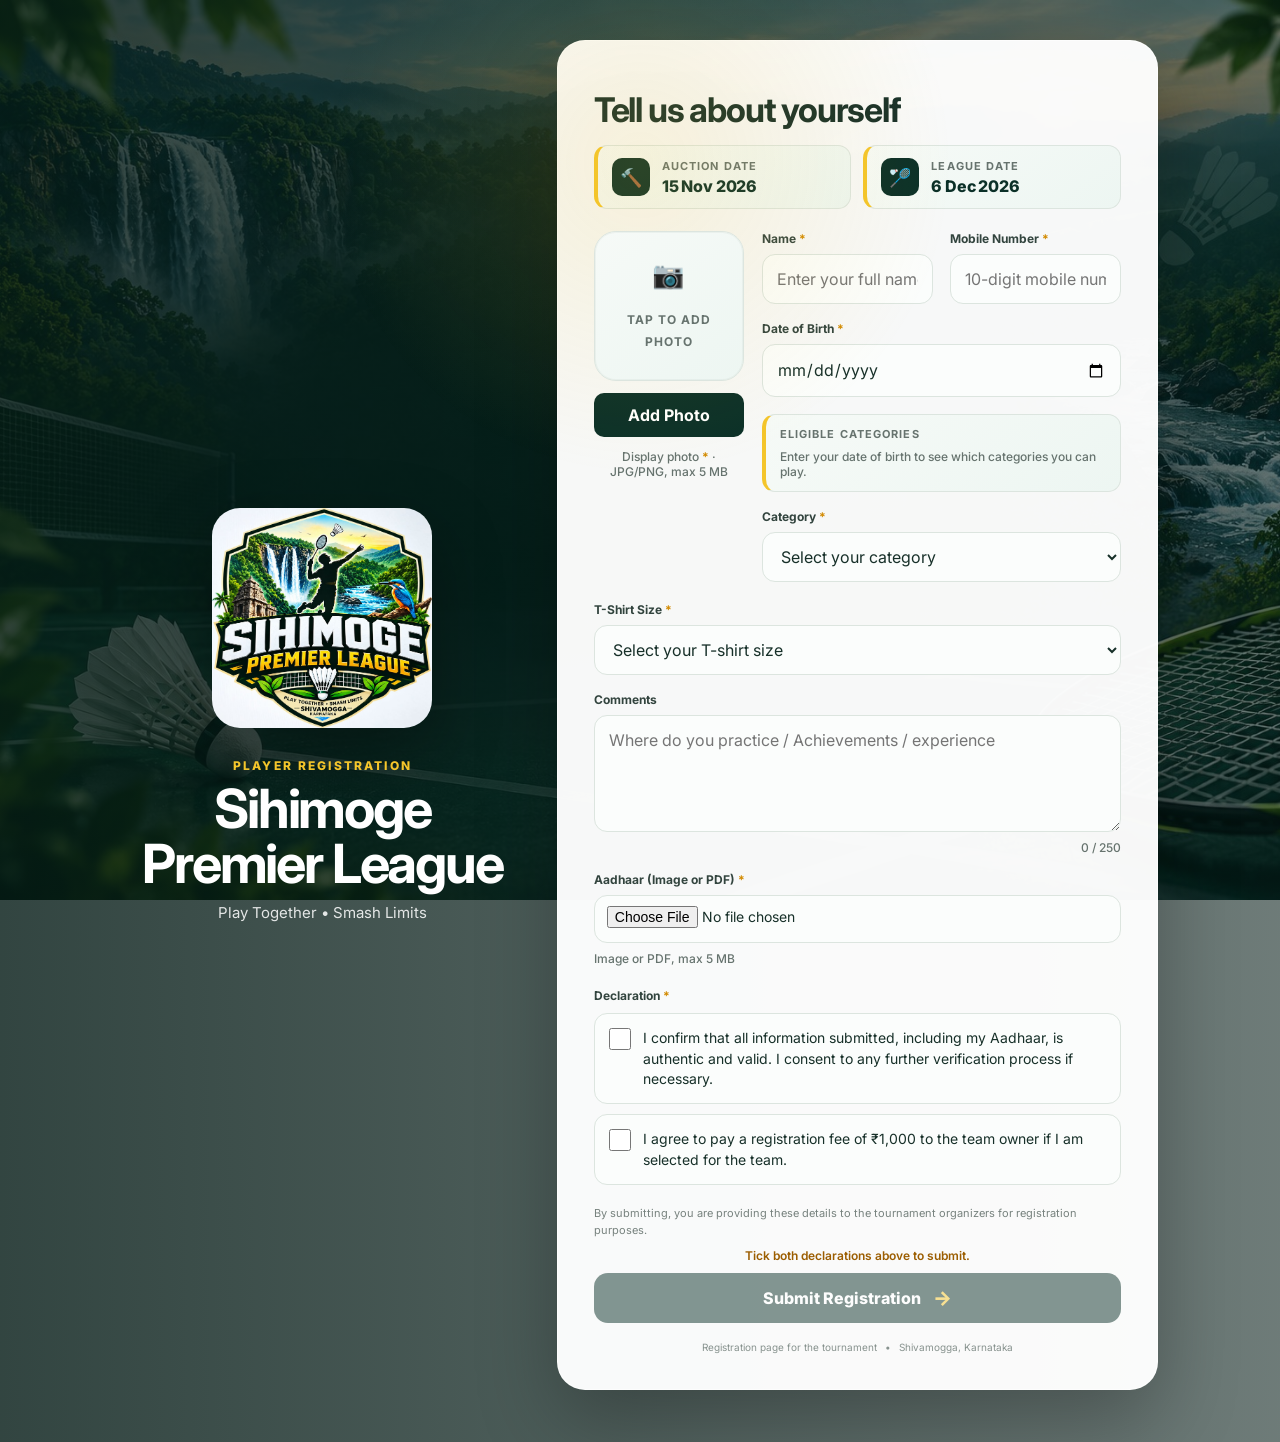
==== commit 6cab63ca: "re arrange name and mobile number" ====
--- a/index.html
+++ b/index.html
@@ -73,9 +73,17 @@
           </div>
 
           <div class="grid" style="flex: 1; width: 100%;">
-            <label class="field field-full">
+            <label class="field">
               <span>Name <b>*</b></span>
               <input name="name" type="text" autocomplete="name" maxlength="50" placeholder="Enter your full name" required>
+            </label>
+
+            <label class="field">
+              <span>Mobile Number <b>*</b></span>
+              <input name="mobile" id="mobileInput" type="tel" inputmode="numeric"
+                     pattern="[0-9]{10}" minlength="10" maxlength="10" autocomplete="tel-national"
+                     placeholder="10-digit mobile number" required aria-describedby="mobileError">
+              <span class="field-error" id="mobileError" role="alert" hidden></span>
             </label>
 
             <label class="field field-full">
@@ -104,14 +112,6 @@
         </div>
 
         <div class="grid">
-          <label class="field field-full">
-            <span>Mobile Number <b>*</b></span>
-            <input name="mobile" id="mobileInput" type="tel" inputmode="numeric"
-                   pattern="[0-9]{10}" minlength="10" maxlength="10" autocomplete="tel-national"
-                   placeholder="10-digit mobile number" required aria-describedby="mobileError">
-            <span class="field-error" id="mobileError" role="alert" hidden></span>
-          </label>
-
           <label class="field field-full">
             <span>T-Shirt Size <b>*</b></span>
             <select name="tshirtSize" required>
@@ -404,13 +404,14 @@
     // Phone photos of ID cards are often 2–3 MB; a 2000 px JPEG stays readable
     // at a fraction of the size, which makes the upload much faster on mobile
     // data. PDFs and images the browser cannot decode are sent unchanged.
+    // Returns the Blob to upload.
     const DOCUMENT_MAX_SIDE = 2000;
     const DOCUMENT_JPEG_QUALITY = 0.85;
     const DOCUMENT_COMPRESS_MIN_BYTES = 400 * 1024;
 
-    async function prepareDocumentDataUrl(file) {
+    async function prepareDocumentBlob(file) {
       if (!/^image\//.test(file.type) || file.type === "image/gif" || file.size < DOCUMENT_COMPRESS_MIN_BYTES) {
-        return readFileAsDataUrl(file);
+        return file;
       }
       let image;
       try {
@@ -425,10 +426,10 @@
         ctx.imageSmoothingQuality = "high";
         ctx.drawImage(image, 0, 0, canvas.width, canvas.height);
         const blob = await new Promise((resolve) => canvas.toBlob(resolve, "image/jpeg", DOCUMENT_JPEG_QUALITY));
-        return readFileAsDataUrl(blob && blob.size < file.size ? blob : file);
+        return blob && blob.size < file.size ? blob : file;
       } catch (error) {
         console.warn("Could not compress document image, sending original:", error);
-        return readFileAsDataUrl(file);
+        return file;
       } finally {
         if (image) URL.revokeObjectURL(image.src);
       }
@@ -573,9 +574,11 @@
       if (file && file.size > MAX_FILE_BYTES) {
         setFieldError(documentError, fileTooLargeMessage("Document", file));
         documentInput.value = "";
+        clearUpload("document");
         return;
       }
       setFieldError(documentError, "");
+      startDocumentUpload();
     });
 
     /* ---------- Display photo ---------- */
@@ -593,10 +596,12 @@
       cropPhotoBtn.disabled = false;
       photoButtonLabel.textContent = "Change Photo";
       setFieldError(photoError, "");
+      schedulePhotoUpload();
     }
 
     function clearPhotoPreview() {
       photoDataUrl = "";
+      schedulePhotoUpload();
       setCropSource(null);
       photoPreview.removeAttribute("src");
       photoBox.classList.remove("has-preview");
@@ -1157,22 +1162,6 @@
 
     const delay = (ms) => new Promise((resolve) => setTimeout(resolve, ms));
 
-    // Apps Script has a cold start of a few seconds after it has been idle.
-    // A cheap liveness GET while the user fills in the form means the real
-    // submission usually lands on a warm instance.
-    const WARM_UP_INTERVAL_MS = 60 * 1000;
-    let lastWarmUp = 0;
-
-    function warmUpService() {
-      if (isSubmitting || Date.now() - lastWarmUp < WARM_UP_INTERVAL_MS) return;
-      lastWarmUp = Date.now();
-      fetch(form.action, { method: "GET", cache: "no-store" }).catch(() => {});
-    }
-
-    warmUpService();
-    documentInput.addEventListener("change", warmUpService);
-    consentInputs.forEach((input) => input.addEventListener("change", warmUpService));
-
     function createSubmissionId() {
       if (window.crypto && crypto.randomUUID) return crypto.randomUUID();
       const bytes = crypto.getRandomValues(new Uint8Array(16));
@@ -1240,6 +1229,331 @@
       return null;
     }
 
+    /* ---------- Direct uploads and fast submit ---------- */
+
+    // Apps Script answers in anywhere from 1 to 40+ seconds, so Submit never
+    // waits on it. As soon as the page opens, Apps Script is asked (in the
+    // background) for the Form's question map and a few Drive upload URLs.
+    // Each chosen file is PUT straight to Drive, and Submit posts the answers
+    // straight to the Google Form. A form-submit trigger in Apps Script then
+    // names the files and updates the duplicate index. If anything is missing
+    // at Submit (no map, no upload URL, a failed upload), the registration is
+    // sent through Apps Script instead (the slower original path).
+    const SESSIONS_PER_REQUEST = 2;
+    // Waits for a short pause so repeated photo adjustments upload only once.
+    const PHOTO_UPLOAD_DEBOUNCE_MS = 1200;
+    // Submit waits at most this long for a background duplicate check.
+    const DUPLICATE_CHECK_WAIT_MS = 1500;
+    const IST_OFFSET_MS = 5.5 * 60 * 60 * 1000;
+    // Uploads older than this are not reused: the Apps Script cleanup may
+    // trash unlinked uploads after 24 hours.
+    const UPLOAD_MAX_AGE_MS = 12 * 60 * 60 * 1000;
+    // The question map is refreshed in the background while the page is open;
+    // an older map is not trusted, because Google's reply cannot be read.
+    const FORM_MAP_REFRESH_MS = 10 * 60 * 1000;
+    const FORM_MAP_MAX_AGE_MS = 30 * 60 * 1000;
+
+    const prepared = {
+      formMap: null,
+      formMapAt: 0,
+      serverOffsetMs: 0,
+      sessions: { photo: [], document: [] },
+      refills: { photo: null, document: null }
+    };
+    const backgroundUploads = { photo: null, document: null };
+    let preparedDocument = null;
+    let photoUploadTimer = 0;
+    let duplicateCheck = null;
+
+    async function requestPrepare(kinds) {
+      const url = form.action + "?prepare=1&origin=" + encodeURIComponent(location.origin) +
+        "&kinds=" + kinds.join(",") + "&count=" + SESSIONS_PER_REQUEST;
+      const body = await callService(url, { method: "GET", cache: "no-store" });
+      if (!body || body.status !== "ok") return false;
+      if (body.formMap) {
+        prepared.formMap = body.formMap;
+        prepared.formMapAt = Date.now();
+      }
+      if (typeof body.serverTime === "number") prepared.serverOffsetMs = body.serverTime - Date.now();
+      if (body.sessions) {
+        kinds.forEach((kind) => prepared.sessions[kind].push(...(body.sessions[kind] || [])));
+      }
+      return true;
+    }
+
+    // Requests more upload URLs for the given kinds (one request at a time per kind).
+    function refillSessions(kinds) {
+      const missing = kinds.filter((kind) => !prepared.refills[kind]);
+      if (!missing.length) return Promise.all(kinds.map((kind) => prepared.refills[kind]));
+      const request = (async () => {
+        for (let attempt = 0; attempt < 2; attempt++) {
+          if (attempt) await delay(3000);
+          if (await requestPrepare(missing)) break;
+        }
+      })().finally(() => missing.forEach((kind) => { prepared.refills[kind] = null; }));
+      missing.forEach((kind) => { prepared.refills[kind] = request; });
+      return request;
+    }
+
+    refillSessions(["photo", "document"]);
+    setInterval(() => {
+      if (!isSubmitting && document.visibilityState === "visible") requestPrepare([]);
+    }, FORM_MAP_REFRESH_MS);
+
+    function usableFormMap() {
+      return prepared.formMap && Date.now() - prepared.formMapAt < FORM_MAP_MAX_AGE_MS ? prepared.formMap : null;
+    }
+
+    function getDocumentBlob(file) {
+      if (!preparedDocument || preparedDocument.file !== file) {
+        preparedDocument = { file, promise: prepareDocumentBlob(file) };
+      }
+      return preparedDocument.promise;
+    }
+
+    async function getDocumentDataUrl(file) {
+      return readFileAsDataUrl(await getDocumentBlob(file));
+    }
+
+    function currentUploadSource(kind) {
+      if (kind === "photo") return photoDataUrl || null;
+      const file = documentInput.files && documentInput.files[0];
+      return file && file.size <= MAX_FILE_BYTES ? file : null;
+    }
+
+    function driveFileLink(fileId) {
+      return "https://drive.google.com/file/d/" + fileId + "/view?usp=drivesdk";
+    }
+
+    // Fire-and-forget; anything not discarded is removed by the 24-hour cleanup.
+    function discardUpload(fileId) {
+      fetch(form.action, {
+        method: "POST",
+        headers: { "Content-Type": "text/plain;charset=utf-8" },
+        body: JSON.stringify({ action: "discard", fileId }),
+        keepalive: true
+      }).catch(() => {});
+    }
+
+    // Replaces the upload for a kind. The old file is discarded once its
+    // upload has finished, except during Submit, where it is left to the
+    // cleanup so a file that is being registered is never touched.
+    function setUploadEntry(kind, entry) {
+      const old = backgroundUploads[kind];
+      backgroundUploads[kind] = entry;
+      if (!old || old === entry) return;
+      old.superseded = true;
+      old.discardWhenDone = !isSubmitting;
+      if (old.fileId && old.discardWhenDone) discardUpload(old.fileId);
+    }
+
+    function clearUpload(kind) {
+      setUploadEntry(kind, null);
+    }
+
+    async function putToDrive(sessionUrl, blob) {
+      try {
+        const response = await fetch(sessionUrl, {
+          method: "PUT",
+          headers: { "Content-Type": blob.type || "application/octet-stream" },
+          body: blob
+        });
+        if (!response.ok) return null;
+        const meta = await response.json();
+        return meta && meta.id ? meta.id : null;
+      } catch (error) {
+        console.warn("Direct upload to Drive failed:", error);
+        return null;
+      }
+    }
+
+    // Returns the upload entry for the current file, starting it if needed.
+    // entry.stage is "waiting" until an upload URL is available, then
+    // "uploading"; Submit only waits for uploads that are actually running.
+    function ensureUpload(kind) {
+      const source = currentUploadSource(kind);
+      const existing = backgroundUploads[kind];
+      if (!source) {
+        clearUpload(kind);
+        return null;
+      }
+      if (existing && existing.source === source) return existing;
+
+      const entry = {
+        source,
+        fileId: null,
+        stage: prepared.sessions[kind].length ? "uploading" : "waiting",
+        superseded: false,
+        discardWhenDone: false
+      };
+      setUploadEntry(kind, entry);
+      entry.promise = (async () => {
+        try {
+          const blob = kind === "photo" ? await (await fetch(source)).blob() : await getDocumentBlob(source);
+          for (let attempt = 0; attempt < 2 && !entry.superseded && !entry.fileId; attempt++) {
+            if (!prepared.sessions[kind].length) {
+              // Submit is waiting: never wait on Apps Script for a new URL.
+              if (entry.submitWaiting) break;
+              entry.stage = "waiting";
+              await refillSessions([kind]);
+              if (entry.superseded) break;
+            }
+            const sessionUrl = prepared.sessions[kind].shift();
+            if (!sessionUrl || entry.superseded) break;
+            if (!prepared.sessions[kind].length) refillSessions([kind]);
+            entry.stage = "uploading";
+            entry.fileId = await putToDrive(sessionUrl, blob);
+            if (entry.fileId) entry.uploadedAt = Date.now();
+          }
+        } catch (error) {
+          console.warn("Background " + kind + " upload failed:", error);
+        }
+        entry.stage = "done";
+        // Replaced while uploading: remove the copy that just finished.
+        if (entry.superseded && entry.fileId && entry.discardWhenDone) discardUpload(entry.fileId);
+        return entry.fileId;
+      })();
+      return entry;
+    }
+
+    function schedulePhotoUpload() {
+      // Discard a replaced or removed photo right away.
+      const entry = backgroundUploads.photo;
+      if (entry && entry.source !== currentUploadSource("photo")) clearUpload("photo");
+      clearTimeout(photoUploadTimer);
+      photoUploadTimer = setTimeout(() => {
+        if (!isSubmitting) ensureUpload("photo");
+      }, PHOTO_UPLOAD_DEBOUNCE_MS);
+    }
+
+    function startDocumentUpload() {
+      if (!currentUploadSource("document")) {
+        clearUpload("document");
+        return;
+      }
+      ensureUpload("document");
+    }
+
+    // Returns the Drive file id for a kind, waiting only for an upload that is
+    // already running; null means the file must go through Apps Script.
+    async function directFileId(kind) {
+      clearTimeout(photoUploadTimer);
+      const entry = ensureUpload(kind);
+      if (!entry) return null;
+      // No upload URL yet (Apps Script is slow): stop and send the file inline.
+      if (entry.stage === "waiting") {
+        clearUpload(kind);
+        return null;
+      }
+      entry.submitWaiting = true;
+      await entry.promise;
+      if (backgroundUploads[kind] !== entry || !entry.fileId) return null;
+      if (Date.now() - entry.uploadedAt > UPLOAD_MAX_AGE_MS) {
+        clearUpload(kind);
+        return null;
+      }
+      return entry.fileId;
+    }
+
+    /* ----- Background duplicate pre-check ----- */
+
+    function duplicateKey() {
+      const name = form.elements.name.value.trim().replace(/\s+/g, " ").toLowerCase();
+      return name && /^[0-9]{10}$/.test(mobileInput.value) ? name + "|" + mobileInput.value : "";
+    }
+
+    function startDuplicateCheck() {
+      const key = duplicateKey();
+      if (!key || (duplicateCheck && duplicateCheck.key === key)) return;
+      const check = { key, result: null };
+      check.promise = callService(form.action + "?check=1&name=" +
+        encodeURIComponent(form.elements.name.value.trim()) + "&mobile=" + mobileInput.value,
+      { method: "GET", cache: "no-store" }).then((body) => {
+        if (body && body.status === "ok") check.result = body;
+        return check.result;
+      });
+      duplicateCheck = check;
+    }
+
+    // Returns the duplicate message if this player is known to be registered.
+    async function knownDuplicateMessage() {
+      startDuplicateCheck();
+      const check = duplicateCheck;
+      if (!check || check.key !== duplicateKey()) return "";
+      if (!check.result) await Promise.race([check.promise, delay(DUPLICATE_CHECK_WAIT_MS)]);
+      return check.result && check.result.duplicate ? check.result.message : "";
+    }
+
+    form.elements.name.addEventListener("change", startDuplicateCheck);
+    mobileInput.addEventListener("change", startDuplicateCheck);
+    mobileInput.addEventListener("input", () => {
+      if (/^[0-9]{10}$/.test(mobileInput.value)) startDuplicateCheck();
+    });
+
+    /* ----- Posting straight to the Google Form ----- */
+
+    function formatIstDateTime(ms) {
+      return new Date(ms + IST_OFFSET_MS).toISOString().slice(0, 19).replace("T", " ");
+    }
+
+    // Same answers Apps Script would send (see buildAnswers in Code.gs).
+    function buildAnswers(payload, photoLink, documentLink) {
+      const dob = parseIsoDate(payload.dob);
+      return [
+        { title: "Name", value: payload.name },
+        { title: "Age", value: payload.age },
+        { title: "Date of Birth", value: payload.dob },
+        { title: "Category", value: payload.category },
+        { title: "Mobile Number", value: payload.mobile },
+        { title: "T-Shirt Size", value: payload.tshirtSize },
+        { title: "Comments", value: payload.comment },
+        { title: "Display Photo", value: photoLink },
+        { title: "Document", value: documentLink },
+        // The server time offset keeps this right even if the phone clock is off.
+        { title: "Created Date", value: formatIstDateTime(Date.now() + prepared.serverOffsetMs) },
+        { title: "Player Tournament Age", value: dob ? formatAge(calculateAge(dob, TOURNAMENT_AGE_CUTOFF)) : "" }
+      ];
+    }
+
+    // Google Forms does not let the page read its reply, so every answer is
+    // checked against the Form's questions first; null means "use Apps Script".
+    function buildFormResponseBody(map, answers) {
+      const body = new URLSearchParams();
+      for (const answer of answers) {
+        const entry = map.entries[answer.title];
+        const value = answer.value == null ? "" : String(answer.value);
+        if (!entry) return null;
+        if (!value) {
+          // Google would reject a missing required answer without telling us.
+          if (entry.required === false) continue;
+          return null;
+        }
+        if (entry.choices && !entry.choices.includes(value)) return null;
+        if (entry.type === "DATE") {
+          const match = /^(\d{4})-(\d{2})-(\d{2})$/.exec(value);
+          if (!match) return null;
+          body.append("entry." + entry.id + "_year", String(Number(match[1])));
+          body.append("entry." + entry.id + "_month", String(Number(match[2])));
+          body.append("entry." + entry.id + "_day", String(Number(match[3])));
+        } else {
+          body.append("entry." + entry.id, value);
+        }
+      }
+      if (map.pageHistory) body.append("pageHistory", map.pageHistory);
+      return body;
+    }
+
+    // Returns true once the browser has delivered the response to Google Forms.
+    async function postToGoogleForm(map, body) {
+      try {
+        await fetch(map.url, { method: "POST", mode: "no-cors", body });
+        return true;
+      } catch (error) {
+        console.warn("Posting to the Google Form failed:", error);
+        return false;
+      }
+    }
+
     function focusProblem(element) {
       element.scrollIntoView({ behavior: "smooth", block: "center" });
       element.focus({ preventScroll: true });
@@ -1292,20 +1606,53 @@
 
       try {
         const payload = {
-          submissionId: createSubmissionId(),
           name: form.elements.name.value.trim(),
           age: age,
           dob: dobInput.value,
           category: form.elements.category.value,
           mobile: form.elements.mobile.value.trim(),
           tshirtSize: form.elements.tshirtSize.value,
-          comment: form.elements.comment.value.trim(),
-          photo: photoDataUrl,
-          document: await prepareDocumentDataUrl(documentFile)
+          comment: form.elements.comment.value.trim()
         };
 
-        submitProgressText.textContent = "Sending your registration. Please wait while your files are saved and registration completes.";
-        const resultBody = await submitRegistration(payload);
+        const duplicateMessage = await knownDuplicateMessage();
+        if (duplicateMessage) throw new Error(duplicateMessage);
+
+        const uploading = ["photo", "document"].some((kind) => {
+          const entry = backgroundUploads[kind];
+          return !entry || entry.stage !== "done";
+        });
+        submitProgressText.textContent = uploading
+          ? "Finishing your photo and document upload…"
+          : "Sending your registration…";
+        const [photoFileId, documentFileId] = await Promise.all([directFileId("photo"), directFileId("document")]);
+
+        // Fast path: everything goes straight to the Google Form.
+        let saved = false;
+        let formResponseAttempted = false;
+        const map = usableFormMap();
+        if (map && photoFileId && documentFileId) {
+          const body = buildFormResponseBody(map, buildAnswers(payload, driveFileLink(photoFileId), driveFileLink(documentFileId)));
+          if (body) {
+            submitProgressText.textContent = "Sending your registration…";
+            formResponseAttempted = true;
+            saved = await postToGoogleForm(map, body);
+          }
+        }
+
+        // Fallback: register through Apps Script, sending any file that was
+        // not uploaded directly inline.
+        let resultBody = saved ? { status: "success" } : null;
+        if (!saved) {
+          payload.submissionId = createSubmissionId();
+          if (formResponseAttempted) payload.formResponseAttempted = true;
+          if (photoFileId) payload.photoFileId = photoFileId;
+          else payload.photo = photoDataUrl;
+          if (documentFileId) payload.documentFileId = documentFileId;
+          else payload.document = await getDocumentDataUrl(documentFile);
+          submitProgressText.textContent = "Sending your registration… this can take a little longer.";
+          resultBody = await submitRegistration(payload);
+        }
 
         if (resultBody && resultBody.status === "success") {
           saveConfirmation({
@@ -1313,7 +1660,7 @@
             category: payload.category,
             mobileLast4: payload.mobile.slice(-4),
             tshirtSize: payload.tshirtSize,
-            photo: payload.photo,
+            photo: photoDataUrl,
             submittedAt: new Date().toISOString()
           });
           redirecting = true;
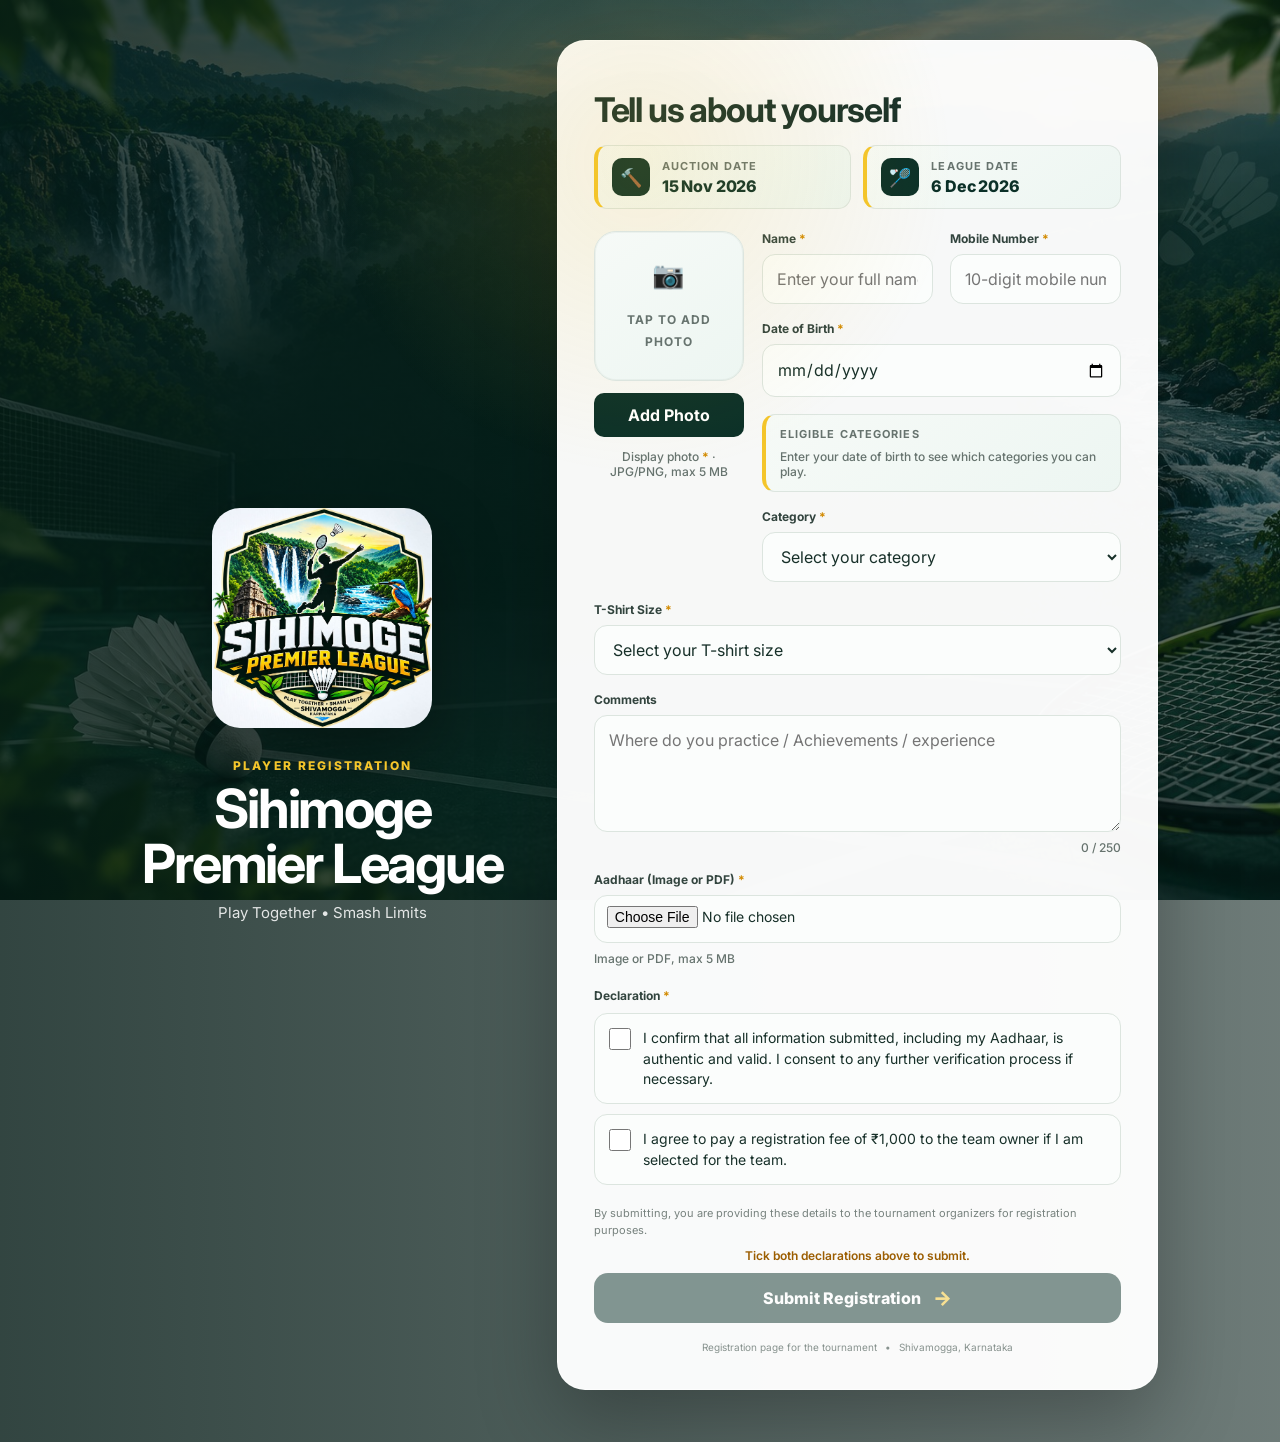
==== commit 87e91652: "update jumbled options" ====
--- a/index.html
+++ b/index.html
@@ -105,7 +105,8 @@
                 <option>G/N Doubles</option>
                 <option>30+ Men's Doubles</option>
                 <option>40+ Men's Doubles</option>
-                <option>50+ &amp; 35+ Jumble Doubles</option>
+                <option>35+ Jumbled</option>
+                <option>50+ Jumbled</option>
               </select>
             </label>
           </div>
@@ -258,12 +259,14 @@
     // Keep in sync with TOURNAMENT_AGE_CUTOFF in apps-script/Code.gs.
     const TOURNAMENT_AGE_CUTOFF = new Date(2027, 5, 5);
     const TOURNAMENT_AGE_CUTOFF_LABEL = "5 Jun 2027";
-    // Minimum tournament age per category; values must match the Category options.
+    // Minimum tournament age per category; keys must match the Category options
+    // and CATEGORIES in apps-script/Code.gs (which must match the Google Form).
     const CATEGORY_MIN_AGES = {
       "G/N Doubles": 0,
       "30+ Men's Doubles": 30,
       "40+ Men's Doubles": 40,
-      "50+ & 35+ Jumble Doubles": 35
+      "50+ Jumbled": 50,
+      "35+ Jumbled": 35
     };
 
     const form = document.getElementById("registrationForm");
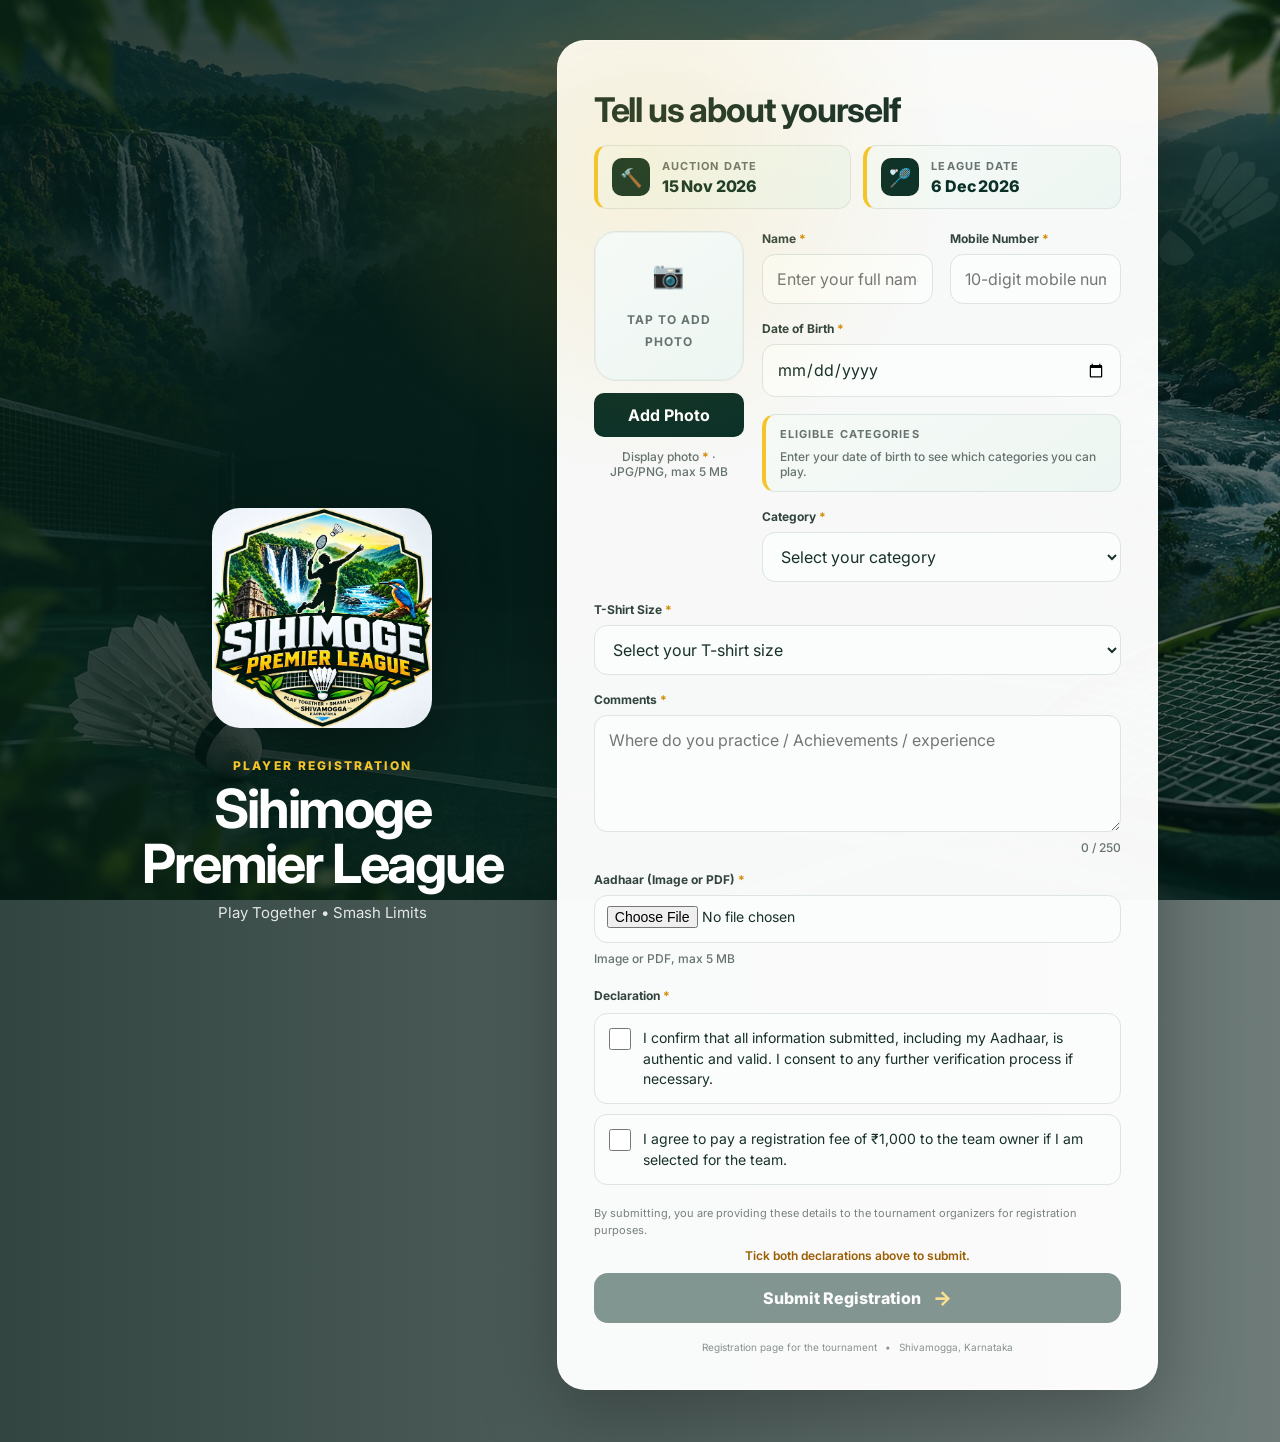
==== commit b40b0afe: "Mark comments as mandotory" ====
--- a/index.html
+++ b/index.html
@@ -126,8 +126,8 @@
           </label>
 
           <label class="field field-full">
-            <span>Comments </span>
-            <textarea name="comment" id="commentInput" rows="4" maxlength="250" placeholder="Where do you practice / Achievements / experience" aria-describedby="commentCount"></textarea>
+            <span>Comments <b>*</b></span>
+            <textarea name="comment" id="commentInput" rows="4" maxlength="250" placeholder="Where do you practice / Achievements / experience" aria-describedby="commentCount" required></textarea>
             <span class="field-hint char-count" id="commentCount">0 / 250</span>
           </label>
 
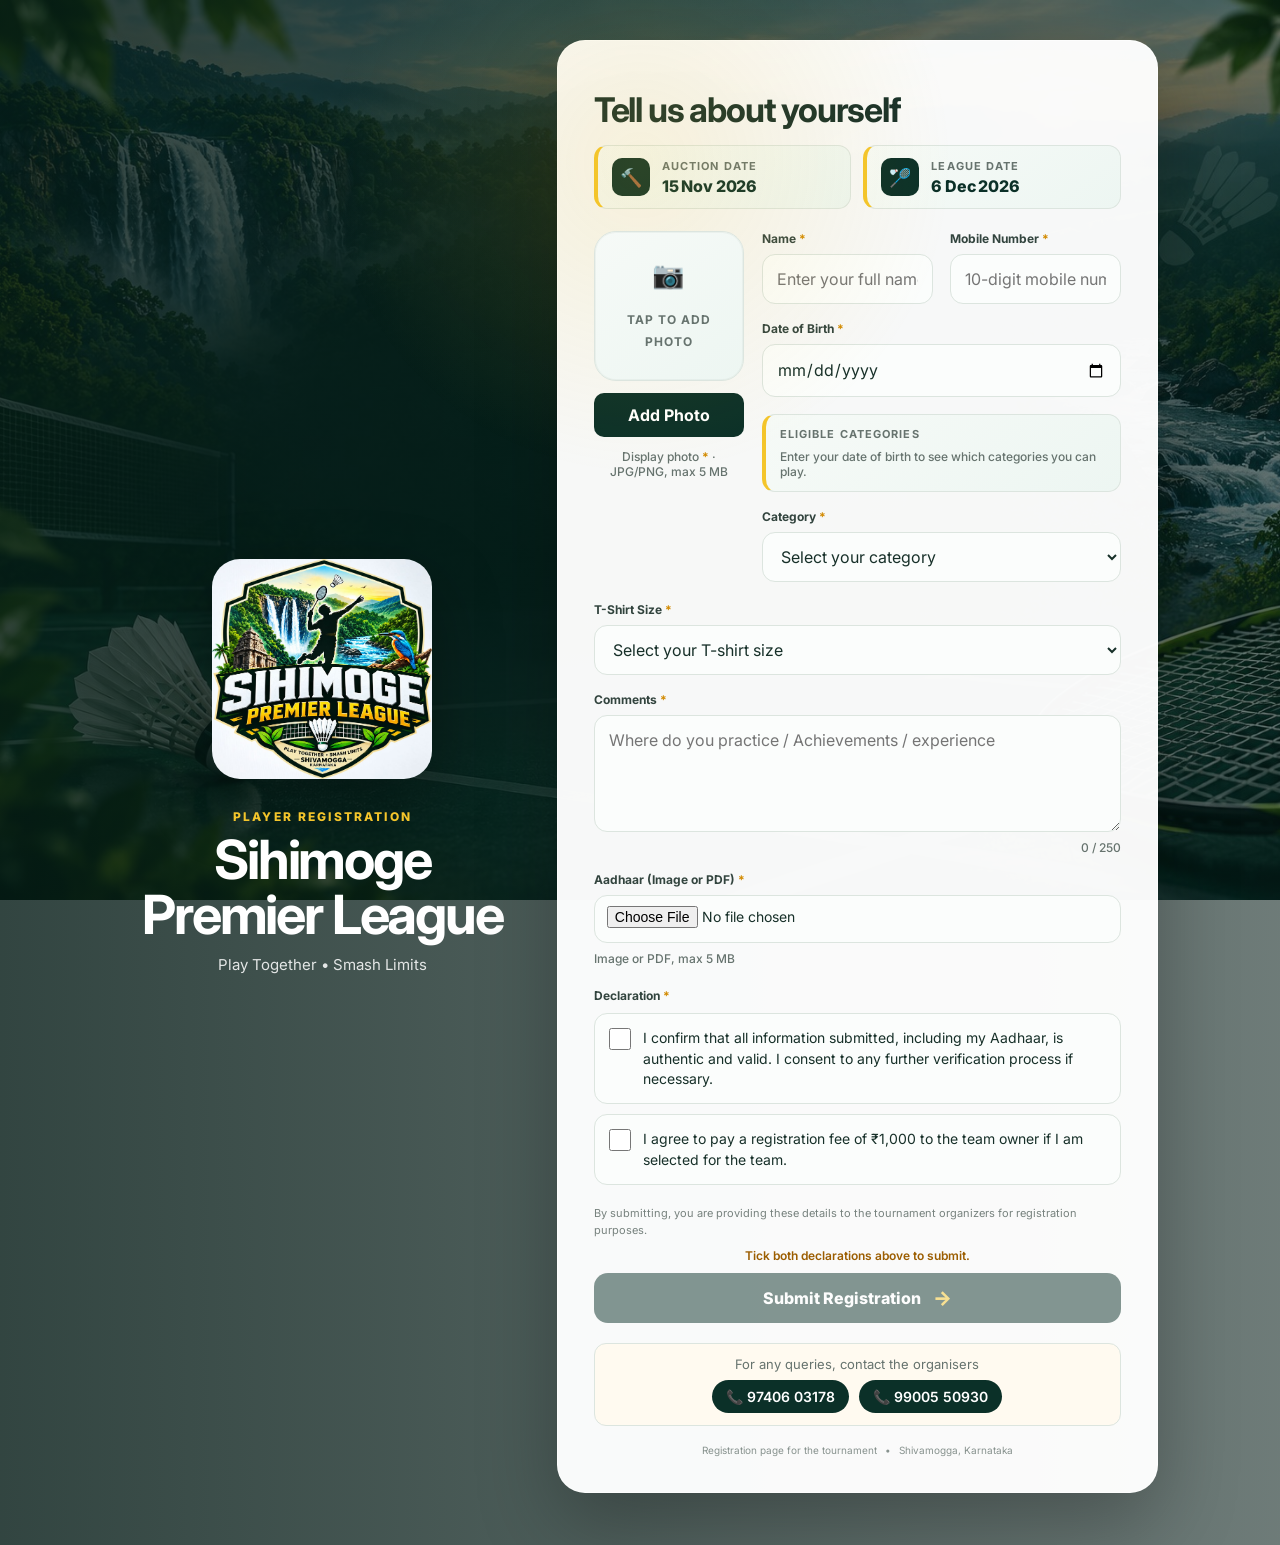
==== commit f9b5bef0: "change min age limit to 10 yrs and add contact details" ====
--- a/index.html
+++ b/index.html
@@ -235,6 +235,14 @@
         </div>
       </div>
 
+      <div class="contact-box" aria-labelledby="contact-title">
+        <p class="contact-title" id="contact-title">For any queries, contact the organisers</p>
+        <div class="contact-links">
+          <a class="contact-link" href="tel:+919740603178" aria-label="Call 9 7 4 0 6 0 3 1 7 8">📞 97406 03178</a>
+          <a class="contact-link" href="tel:+919900550930" aria-label="Call 9 9 0 0 5 5 0 9 3 0">📞 99005 50930</a>
+        </div>
+      </div>
+
       <div class="footer-note">
         <span>Registration page for the tournament</span>
         <span>•</span>
@@ -249,7 +257,7 @@
     // Camera shots are only cropped locally (to at most CROP_OUTPUT_MAX px) before
     // upload, so full-resolution phone photos above 5 MB are accepted here.
     const MAX_CAMERA_BYTES = 25 * 1024 * 1024;
-    const MIN_AGE_YEARS = 14;
+    const MIN_AGE_YEARS = 10;
     const MAX_AGE_YEARS = 70;
     const CROP_OUTPUT_MAX = 800;
     const MAX_ZOOM = 5;
--- a/styles.css
+++ b/styles.css
@@ -852,6 +852,46 @@
 .crop-actions .secondary-button {
   min-height: 50px;
   font-size: 16px;
+}
+
+.contact-box {
+  margin-top: 20px;
+  padding: 12px 14px;
+  border: 1px solid var(--line);
+  border-radius: 12px;
+  background: var(--cream);
+  text-align: center;
+}
+
+.contact-title {
+  margin: 0 0 8px;
+  color: var(--muted);
+  font-size: 13px;
+}
+
+.contact-links {
+  display: flex;
+  justify-content: center;
+  gap: 10px;
+  flex-wrap: wrap;
+}
+
+.contact-link {
+  display: inline-block;
+  padding: 8px 14px;
+  border-radius: 999px;
+  background: var(--green);
+  color: #fff;
+  font-weight: 600;
+  font-size: 14px;
+  text-decoration: none;
+}
+
+.contact-link:hover,
+.contact-link:focus-visible {
+  background: var(--ink);
+  outline: 2px solid var(--gold);
+  outline-offset: 2px;
 }
 
 .footer-note {
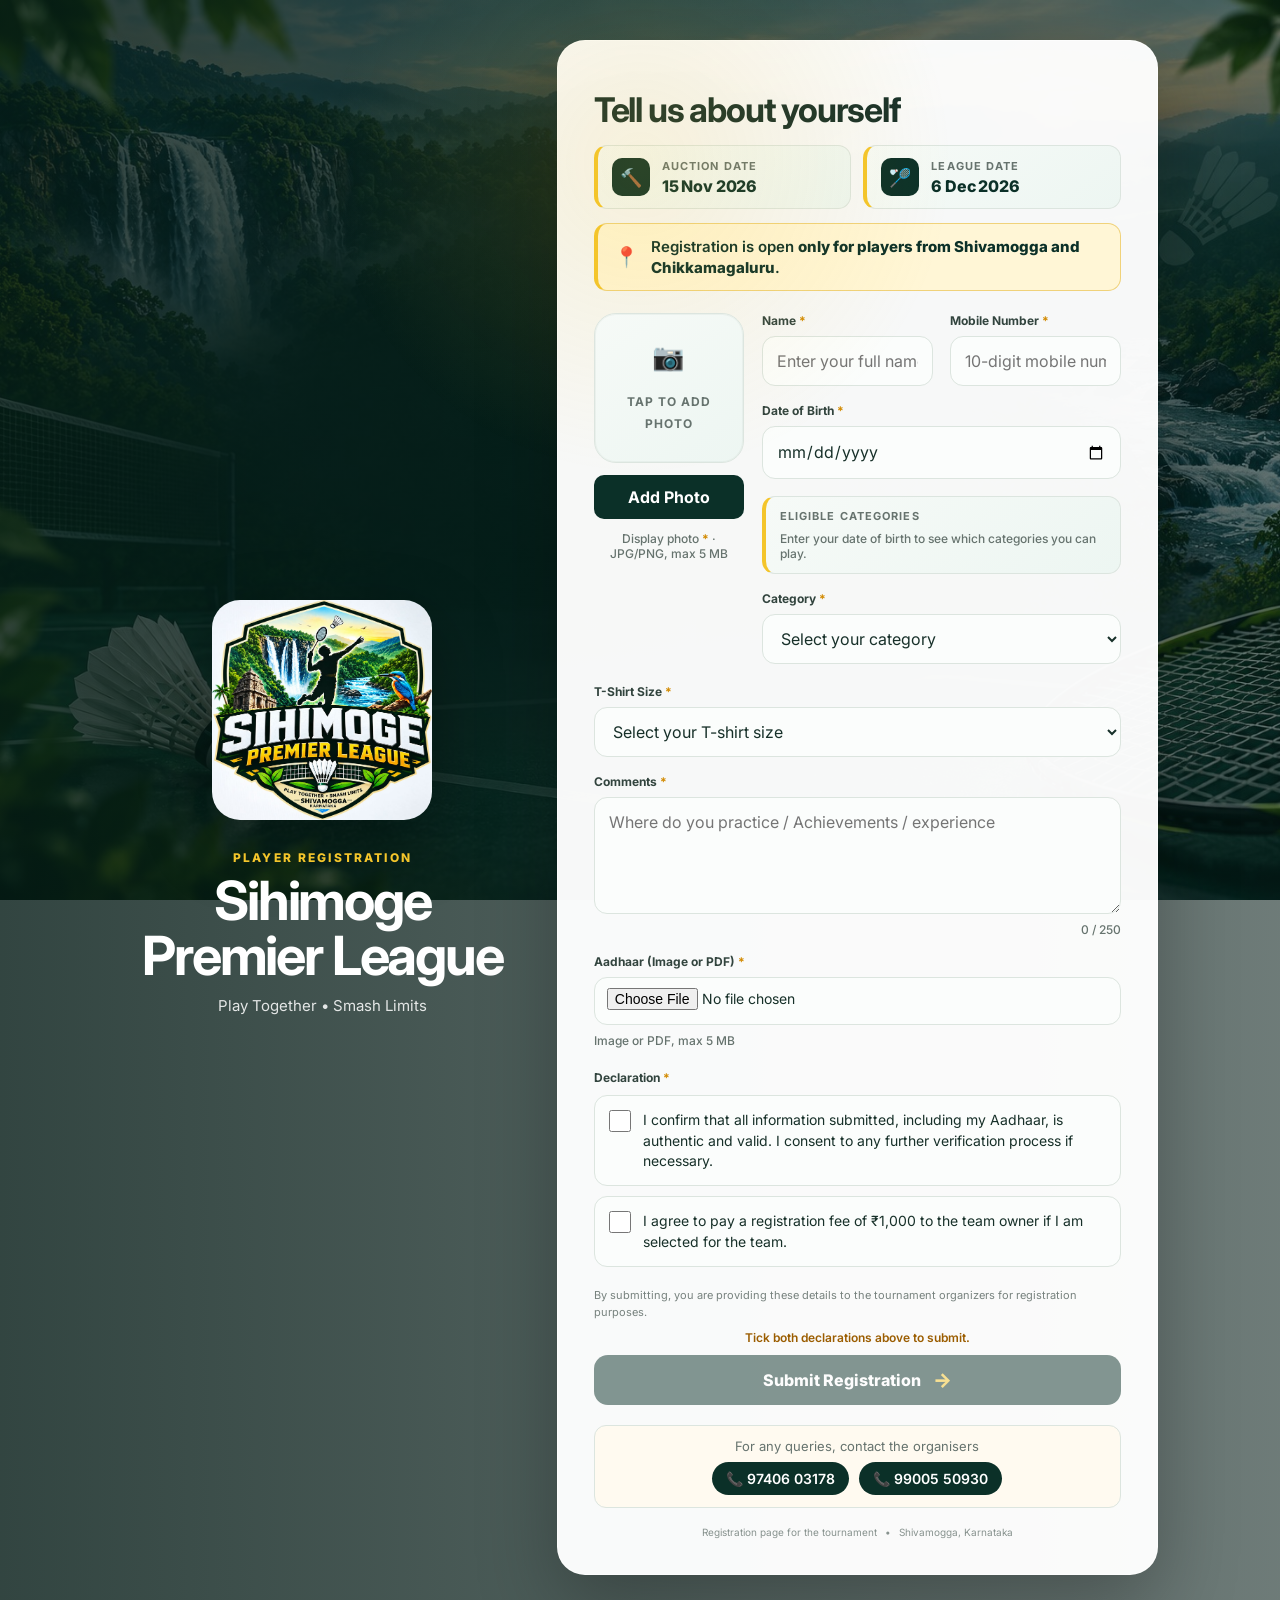
==== commit 4a5f16d1: "Add district restriction text and category dropdown disable validation" ====
--- a/index.html
+++ b/index.html
@@ -42,6 +42,11 @@
           </div>
         </div>
       </dl>
+
+      <div class="eligibility-notice" role="note">
+        <span class="eligibility-notice-icon" aria-hidden="true">📍</span>
+        <p>Registration is open <strong>only for players from Shivamogga and Chikkamagaluru</strong>.</p>
+      </div>
 
       <div id="status" class="status" role="status" aria-live="polite" hidden></div>
 
@@ -502,8 +507,21 @@
              age.days + (age.days === 1 ? " day" : " days");
     }
 
+    // Disables categories the player is not old enough for. Age-restricted
+    // categories stay disabled until a valid DOB is entered (tournamentAge null).
+    function updateCategoryOptions(tournamentAge) {
+      const select = form.elements.category;
+      Array.from(select.options).forEach((option) => {
+        const minAge = CATEGORY_MIN_AGES[option.value];
+        if (minAge === undefined) return;
+        option.disabled = minAge > 0 && (!tournamentAge || tournamentAge.years < minAge);
+      });
+      if (select.selectedOptions[0] && select.selectedOptions[0].disabled) select.value = "";
+    }
+
     // Pass null to show the prompt shown before a valid DOB is entered.
     function renderEligibility(tournamentAge) {
+      updateCategoryOptions(tournamentAge);
       eligibilityList.replaceChildren();
       if (!tournamentAge) {
         eligibilityList.hidden = true;
@@ -570,6 +588,7 @@
     }
 
     applyDobBounds();
+    renderEligibility(null);
     dobInput.addEventListener("focus", presetDobIfEmpty);
     dobInput.addEventListener("pointerdown", presetDobIfEmpty);
     dobInput.addEventListener("input", () => updateAgeFromDob(false));
--- a/styles.css
+++ b/styles.css
@@ -142,6 +142,31 @@
   font-size: 16px;
   font-weight: 800;
   letter-spacing: -.01em;
+}
+
+.eligibility-notice {
+  display: flex;
+  align-items: center;
+  gap: 12px;
+  margin: -8px 0 22px;
+  padding: 12px 16px;
+  border: 1px solid #f0d27a;
+  border-left: 4px solid var(--gold);
+  border-radius: 13px;
+  background: #fff6d6;
+  color: var(--green);
+  font-size: 15px;
+  font-weight: 600;
+  line-height: 1.4;
+}
+
+.eligibility-notice p { margin: 0; }
+
+.eligibility-notice strong { font-weight: 800; }
+
+.eligibility-notice-icon {
+  flex: none;
+  font-size: 20px;
 }
 
 .char-count {
